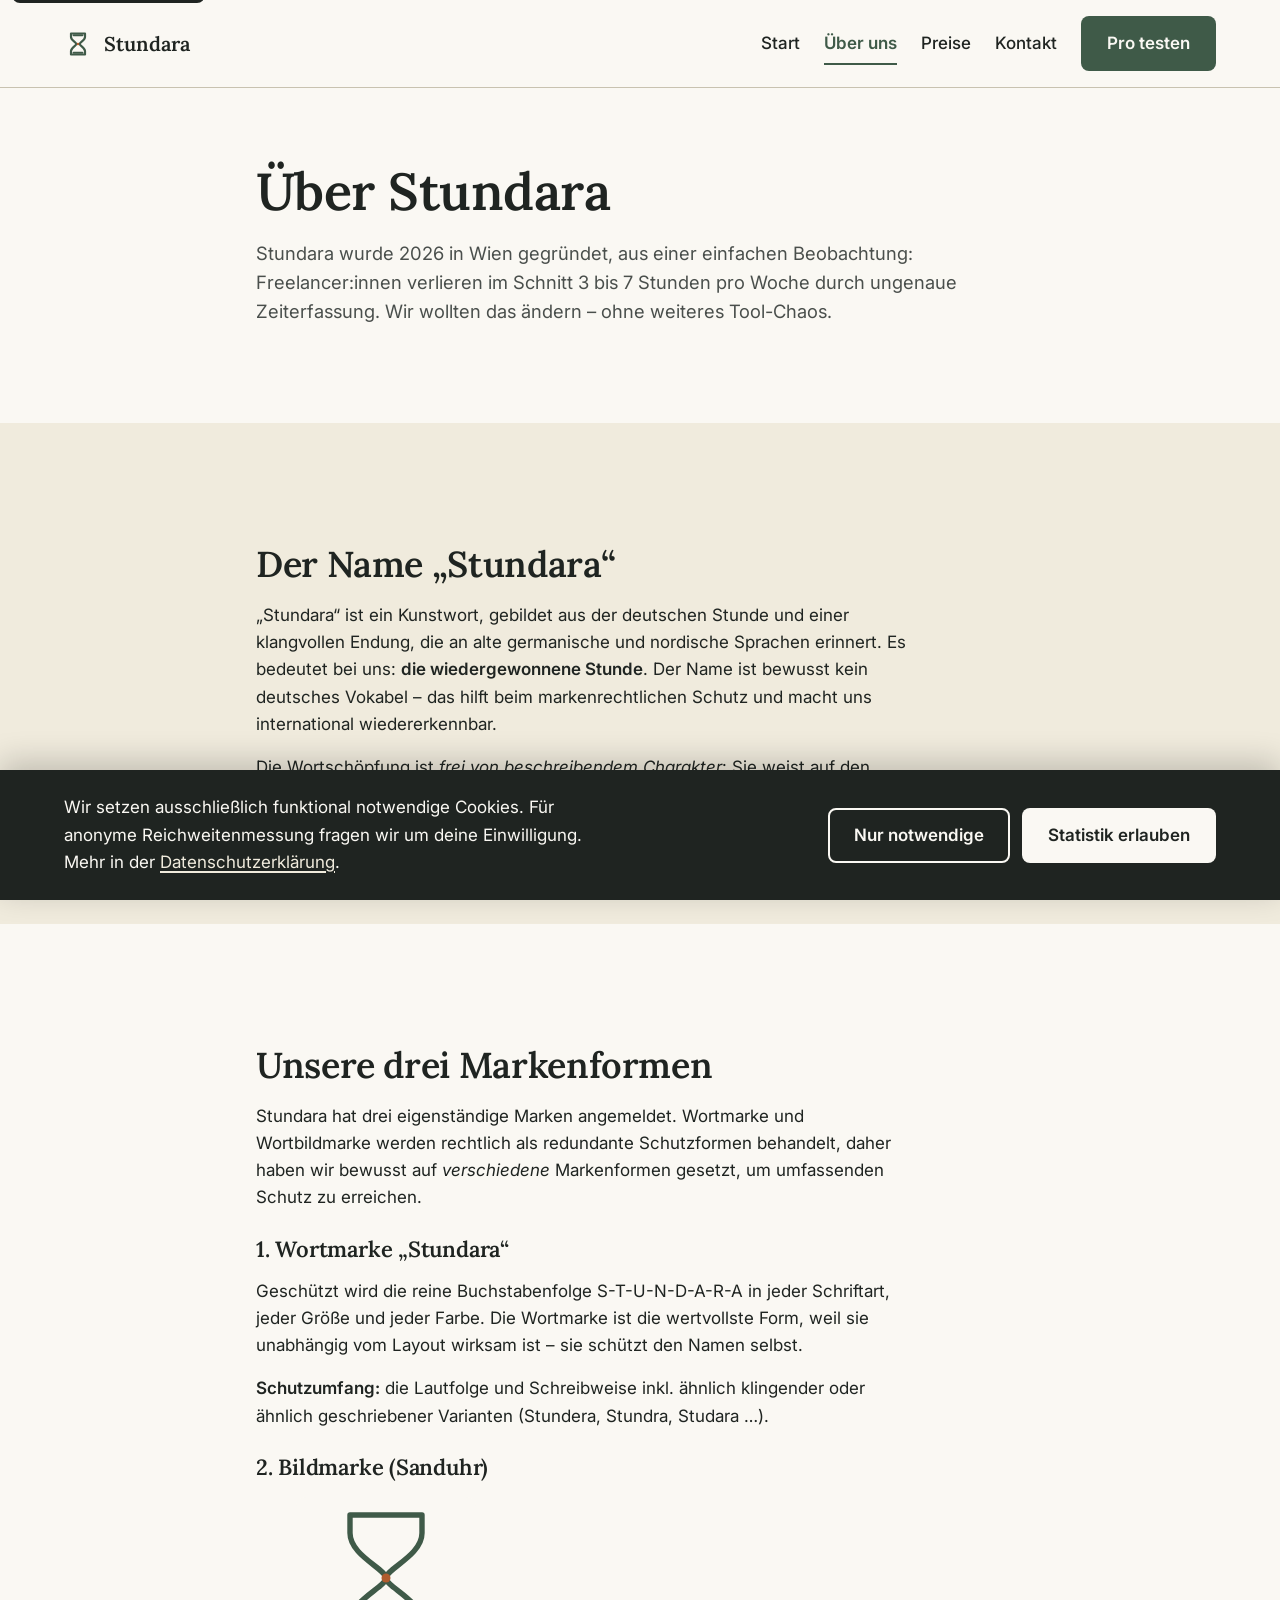
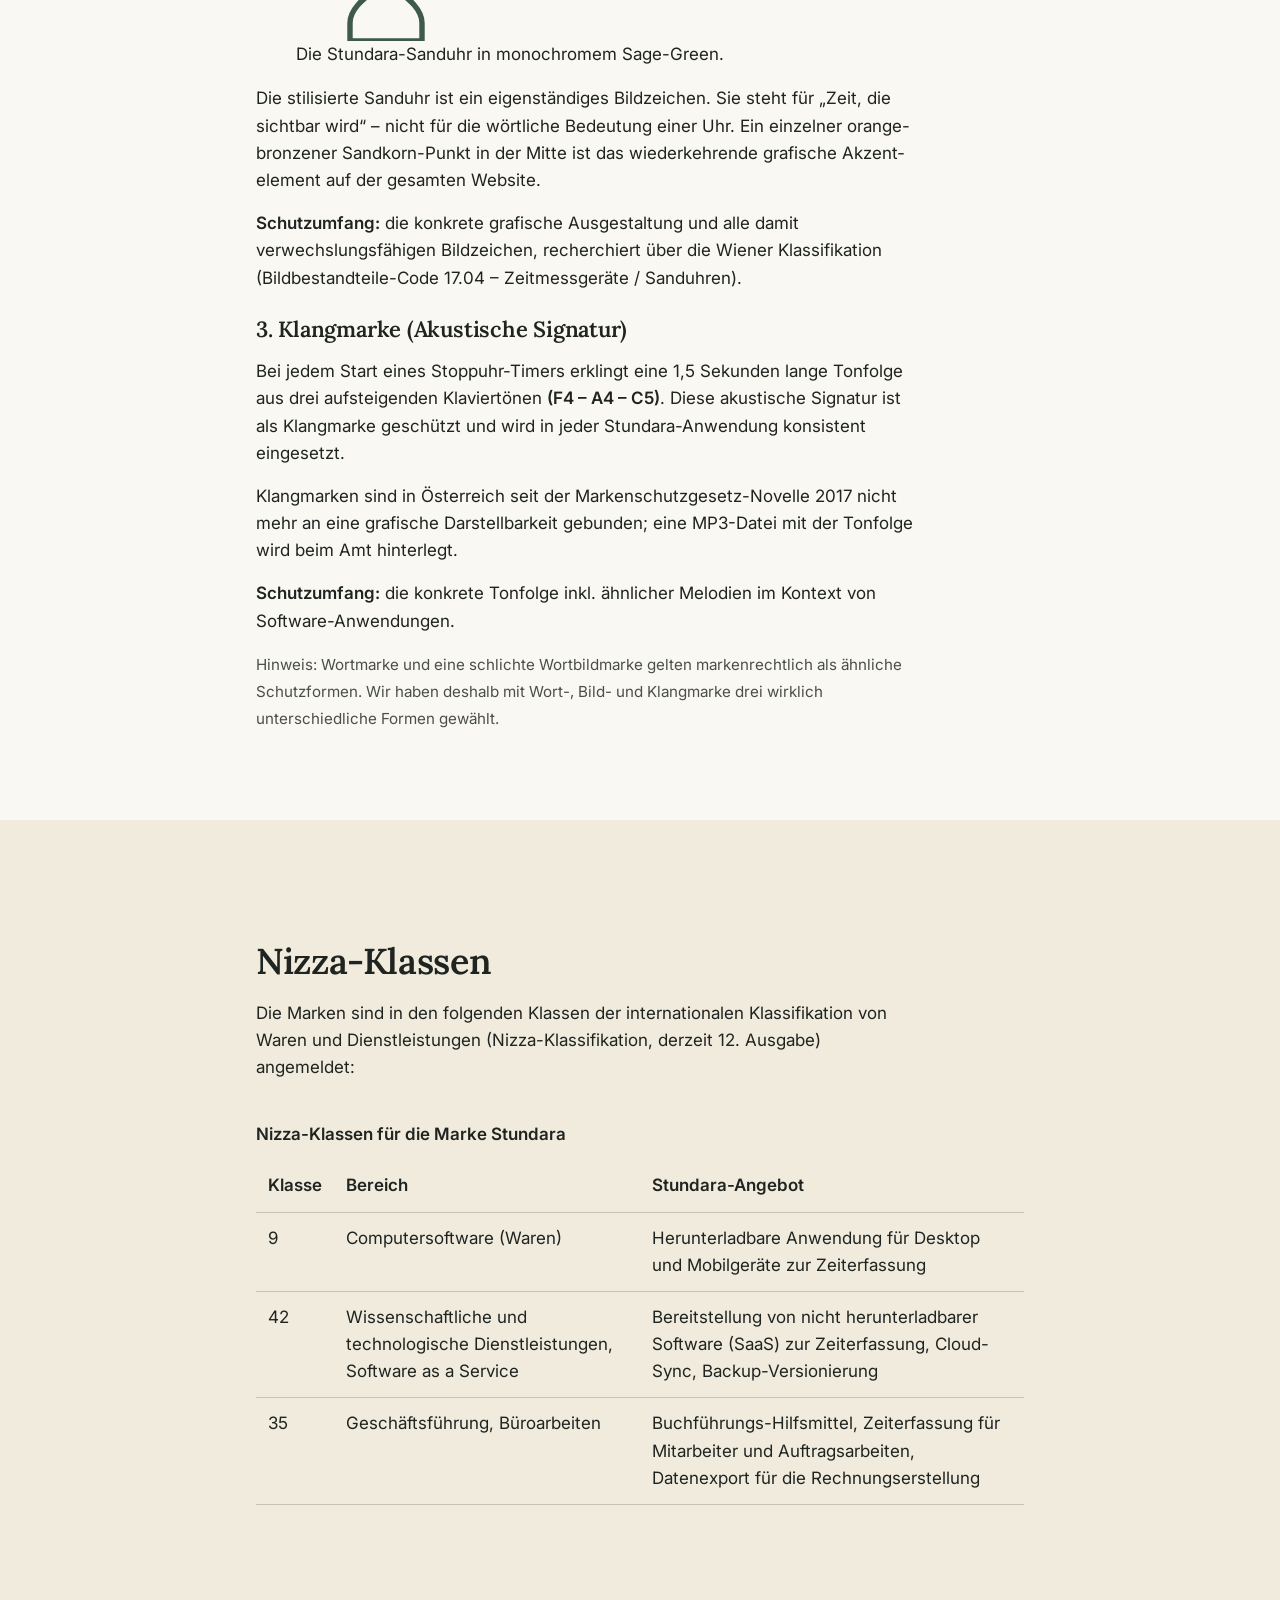
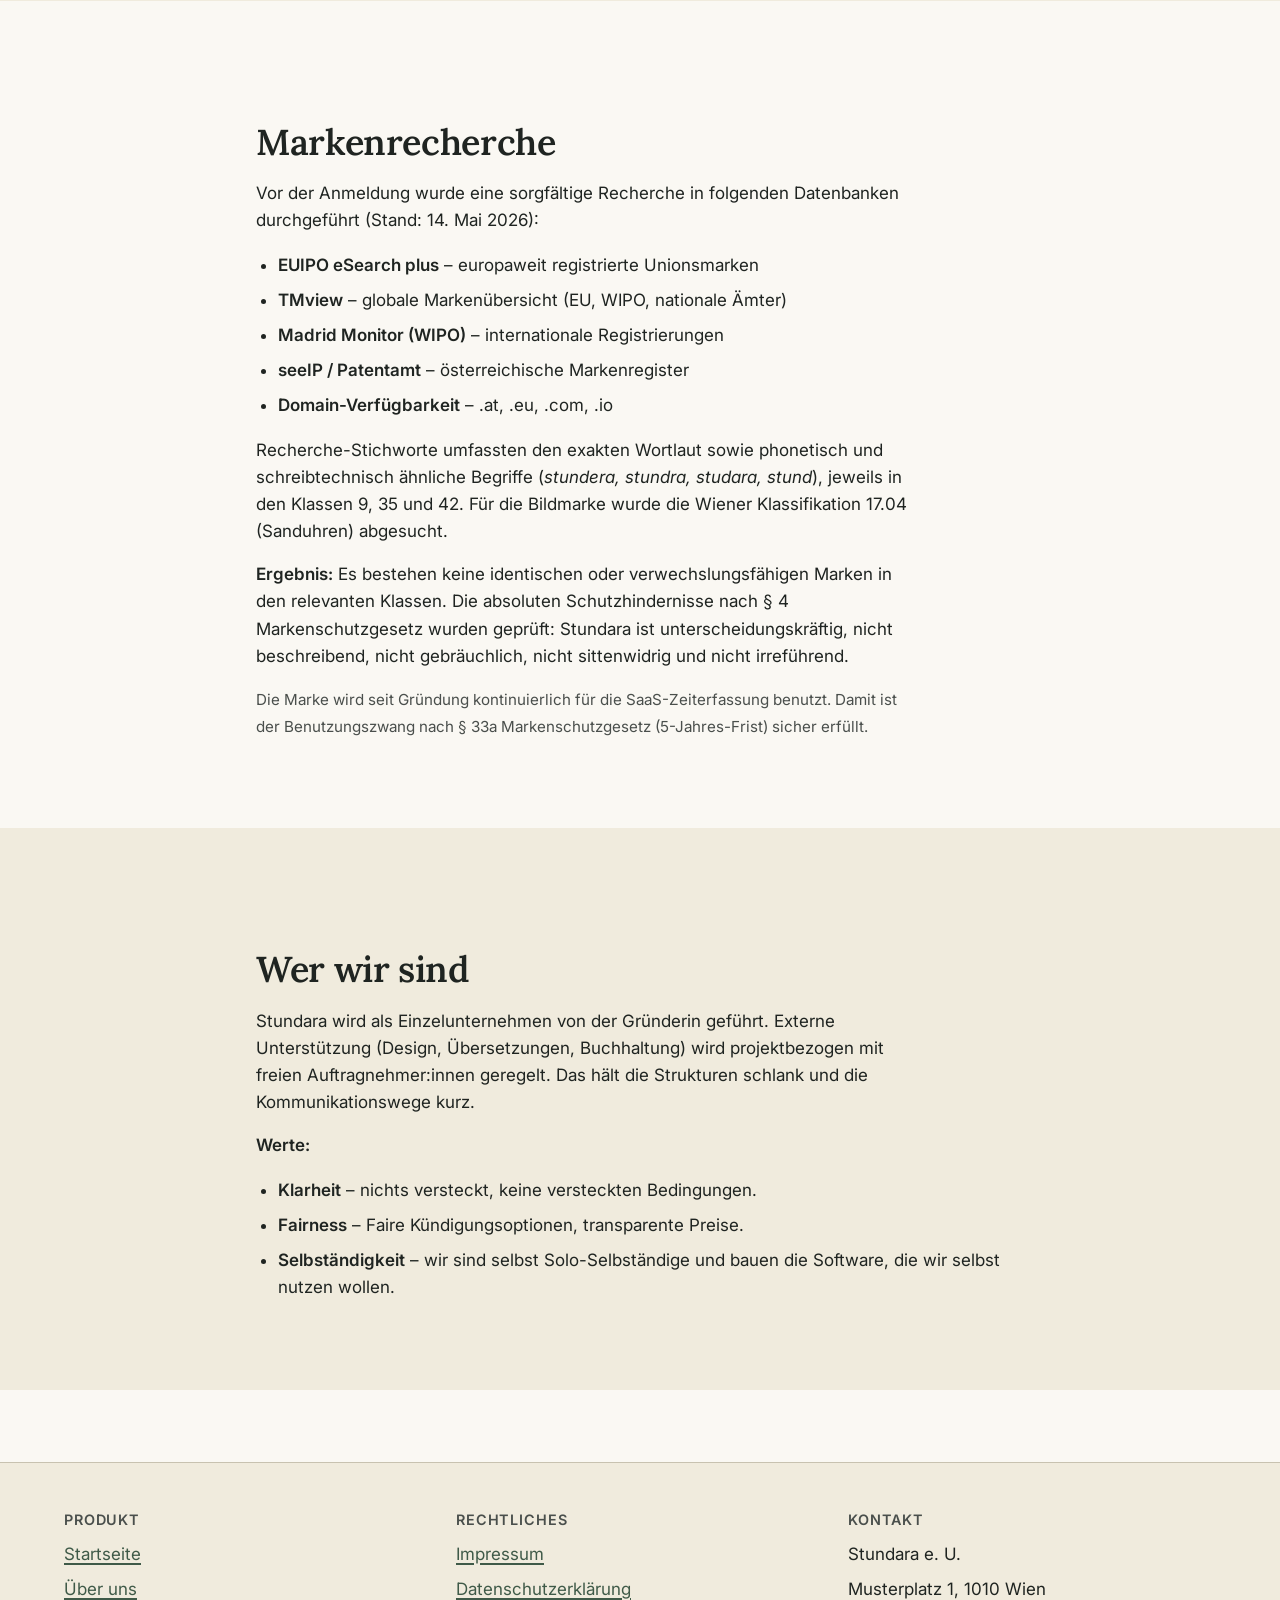
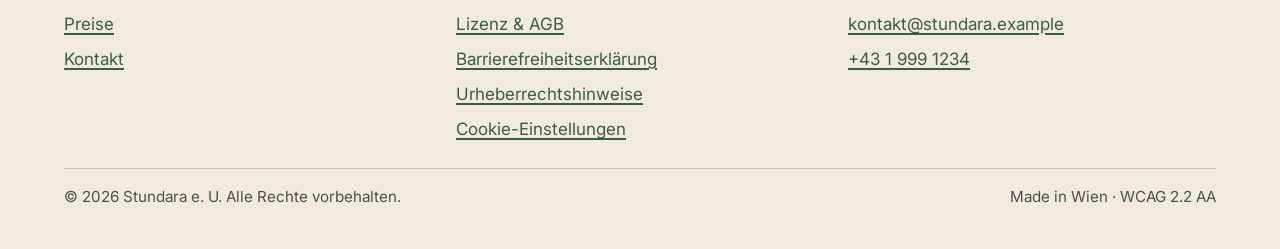
==== about.html @ 8cc2ad72 "feat: add all content pages for legal aspects (Aufgaben 1-6) Pages: - about.html: brand story, 3 tra" ====
<!DOCTYPE html>
<html lang="de-AT">
<head>
  <meta charset="UTF-8">
  <meta name="viewport" content="width=device-width, initial-scale=1.0">
  <title>Über uns – Stundara | Marke und Geschichte</title>
  <meta name="description" content="Die Marke Stundara, drei Markenformen, Nizza-Klassen und das Team hinter der Zeiterfassung.">
  <link rel="preconnect" href="https://fonts.googleapis.com">
  <link rel="preconnect" href="https://fonts.gstatic.com" crossorigin>
  <link rel="stylesheet" href="https://fonts.googleapis.com/css2?family=Inter:wght@400;500;600;700&family=Lora:ital,wght@0,500;0,600;1,400&display=swap">
  <link rel="stylesheet" href="assets/css/base.css">
</head>
<body>
  <a class="skip-link" href="#main">Zum Inhalt springen</a>

  <header class="site-header" role="banner">
    <div class="container site-header__inner">
      <a href="index.html" class="brand" aria-label="Stundara, Startseite">
        <svg class="brand__logo" viewBox="0 0 32 32" aria-hidden="true" focusable="false">
          <path d="M8 4 H24 V8 C24 12 18 14 18 16 C18 18 24 20 24 24 V28 H8 V24 C8 20 14 18 14 16 C14 14 8 12 8 8 Z" fill="none" stroke="#3F5A48" stroke-width="2.5" stroke-linejoin="round"/>
          <path d="M11 6 H21 M11 26 H21" stroke="#3F5A48" stroke-width="2.5" stroke-linecap="round"/>
          <circle cx="16" cy="16" r="1.4" fill="#B05C2E"/>
        </svg>
        <span>Stundara</span>
      </a>
      <button class="site-nav__toggle" type="button" aria-expanded="false" aria-controls="primary-nav" aria-label="Hauptmenü öffnen oder schließen">
        <span aria-hidden="true">☰</span><span>Menü</span>
      </button>
      <nav id="primary-nav" aria-label="Hauptnavigation">
        <ul class="site-nav__list">
          <li><a class="site-nav__link" href="index.html">Start</a></li>
          <li><a class="site-nav__link" href="about.html" aria-current="page">Über uns</a></li>
          <li><a class="site-nav__link" href="pricing.html">Preise</a></li>
          <li><a class="site-nav__link" href="contact.html">Kontakt</a></li>
          <li><a class="btn btn--primary" href="pricing.html">Pro testen</a></li>
        </ul>
      </nav>
    </div>
  </header>

  <main id="main">

    <section class="section">
      <div class="container article">
        <h1>Über Stundara</h1>
        <p class="hero__lede">
          Stundara wurde 2026 in Wien gegründet, aus einer einfachen Beobachtung: Freelancer:innen
          verlieren im Schnitt 3 bis 7 Stunden pro Woche durch ungenaue Zeiterfassung. Wir wollten
          das ändern – ohne weiteres Tool-Chaos.
        </p>
      </div>
    </section>

    <section class="section" style="background: var(--c-bg-alt);">
      <div class="container article">
        <h2>Der Name „Stundara“</h2>
        <p>
          „Stundara“ ist ein Kunstwort, gebildet aus der deutschen Stunde und einer klangvollen
          Endung, die an alte germanische und nordische Sprachen erinnert. Es bedeutet bei uns:
          <strong>die wieder­gewonnene Stunde</strong>. Der Name ist bewusst kein deutsches
          Vokabel – das hilft beim markenrechtlichen Schutz und macht uns international wieder­erkennbar.
        </p>
        <p>
          Die Wortschöpfung ist <em>frei von beschreibendem Charakter</em>: Sie weist auf den
          Anwendungsbereich „Zeit“ hin, beschreibt aber kein konkretes Produktmerkmal und ist damit
          unterscheidungs­kräftig im Sinne des § 4 Markenschutzgesetz.
        </p>
      </div>
    </section>

    <section class="section">
      <div class="container article">
        <h2>Unsere drei Markenformen</h2>
        <p>
          Stundara hat drei eigenständige Marken angemeldet. Wortmarke und Wortbildmarke werden
          rechtlich als redundante Schutzformen behandelt, daher haben wir bewusst auf
          <em>verschiedene</em> Markenformen gesetzt, um umfassenden Schutz zu erreichen.
        </p>

        <article aria-labelledby="m1">
          <h3 id="m1">1. Wortmarke „Stundara“</h3>
          <p>
            Geschützt wird die reine Buchstabenfolge S-T-U-N-D-A-R-A in jeder Schriftart, jeder Größe
            und jeder Farbe. Die Wortmarke ist die wertvollste Form, weil sie unabhängig vom Layout
            wirksam ist – sie schützt den Namen selbst.
          </p>
          <p><strong>Schutzumfang:</strong> die Lautfolge und Schreibweise inkl. ähnlich klingender oder
            ähnlich geschriebener Varianten (Stundera, Stundra, Studara …).</p>
        </article>

        <article aria-labelledby="m2">
          <h3 id="m2">2. Bildmarke (Sanduhr)</h3>
          <figure>
            <svg viewBox="0 0 200 160" width="180" height="144" aria-hidden="true" focusable="false">
              <rect x="0" y="0" width="200" height="160" rx="12" fill="#FAF8F3"/>
              <path d="M60 30 H140 V50 C140 75 100 90 100 100 C100 110 140 125 140 150 V170 H60 V150 C60 125 100 110 100 100 C100 90 60 75 60 50 Z"
                    fill="none" stroke="#3F5A48" stroke-width="6" stroke-linejoin="round" transform="translate(0,-10)"/>
              <circle cx="100" cy="90" r="5" fill="#B05C2E"/>
            </svg>
            <figcaption>Die Stundara-Sanduhr in monochromem Sage-Green.</figcaption>
          </figure>
          <p>
            Die stilisierte Sanduhr ist ein eigenständiges Bildzeichen. Sie steht für „Zeit, die
            sichtbar wird“ – nicht für die wörtliche Bedeutung einer Uhr. Ein einzelner orange-bronzener
            Sandkorn-Punkt in der Mitte ist das wieder­kehrende grafische Akzent­element auf
            der gesamten Website.
          </p>
          <p><strong>Schutzumfang:</strong> die konkrete grafische Ausgestaltung und alle damit
            verwechslungs­fähigen Bildzeichen, recherchiert über die Wiener Klassifikation
            (Bildbestandteile-Code 17.04 – Zeitmess­geräte / Sanduhren).</p>
        </article>

        <article aria-labelledby="m3">
          <h3 id="m3">3. Klangmarke (Akustische Signatur)</h3>
          <p>
            Bei jedem Start eines Stoppuhr-Timers erklingt eine 1,5 Sekunden lange Tonfolge aus
            drei aufsteigenden Klaviertönen <strong>(F4 – A4 – C5)</strong>. Diese akustische
            Signatur ist als Klangmarke geschützt und wird in jeder Stundara-Anwendung
            konsistent eingesetzt.
          </p>
          <p>
            Klangmarken sind in Österreich seit der Markenschutzgesetz-Novelle 2017 nicht mehr
            an eine grafische Darstellbarkeit gebunden; eine MP3-Datei mit der Tonfolge wird
            beim Amt hinterlegt.
          </p>
          <p><strong>Schutzumfang:</strong> die konkrete Tonfolge inkl. ähnlicher Melodien im
            Kontext von Software-Anwendungen.</p>
        </article>

        <p>
          <small>
            Hinweis: Wortmarke und eine schlichte Wortbildmarke gelten markenrechtlich als
            ähnliche Schutzformen. Wir haben deshalb mit Wort-, Bild- und Klangmarke drei
            wirklich unterschiedliche Formen gewählt.
          </small>
        </p>
      </div>
    </section>

    <section class="section" style="background: var(--c-bg-alt);">
      <div class="container article">
        <h2>Nizza-Klassen</h2>
        <p>
          Die Marken sind in den folgenden Klassen der internationalen Klassifikation
          von Waren und Dienstleistungen (Nizza-Klassifikation, derzeit 12. Ausgabe) angemeldet:
        </p>
        <div class="table-wrap">
          <table class="data">
            <caption>Nizza-Klassen für die Marke Stundara</caption>
            <thead>
              <tr><th scope="col">Klasse</th><th scope="col">Bereich</th><th scope="col">Stundara-Angebot</th></tr>
            </thead>
            <tbody>
              <tr>
                <td>9</td>
                <td>Computersoftware (Waren)</td>
                <td>Herunterladbare Anwendung für Desktop und Mobilgeräte zur Zeiterfassung</td>
              </tr>
              <tr>
                <td>42</td>
                <td>Wissenschaftliche und technologische Dienstleistungen, Software as a Service</td>
                <td>Bereitstellung von nicht herunterladbarer Software (SaaS) zur Zeiterfassung,
                  Cloud-Sync, Backup-Versionierung</td>
              </tr>
              <tr>
                <td>35</td>
                <td>Geschäftsführung, Büroarbeiten</td>
                <td>Buchführungs-Hilfsmittel, Zeiterfassung für Mitarbeiter und Auftrags­arbeiten,
                  Datenexport für die Rechnungs­erstellung</td>
              </tr>
            </tbody>
          </table>
        </div>
      </div>
    </section>

    <section class="section">
      <div class="container article">
        <h2>Markenrecherche</h2>
        <p>
          Vor der Anmeldung wurde eine sorgfältige Recherche in folgenden Datenbanken durchgeführt
          (Stand: 14.&nbsp;Mai 2026):
        </p>
        <ul>
          <li><strong>EUIPO eSearch plus</strong> – europaweit registrierte Unionsmarken</li>
          <li><strong>TMview</strong> – globale Markenübersicht (EU, WIPO, nationale Ämter)</li>
          <li><strong>Madrid Monitor (WIPO)</strong> – internationale Registrierungen</li>
          <li><strong>seeIP / Patentamt</strong> – österreichische Markenregister</li>
          <li><strong>Domain-Verfügbarkeit</strong> – .at, .eu, .com, .io</li>
        </ul>
        <p>
          Recherche-Stichworte umfassten den exakten Wortlaut sowie phonetisch und
          schreibtechnisch ähnliche Begriffe (<em>stundera, stundra, studara, stund</em>),
          jeweils in den Klassen 9, 35 und 42. Für die Bildmarke wurde die Wiener Klassifikation
          17.04 (Sanduhren) abgesucht.
        </p>
        <p>
          <strong>Ergebnis:</strong> Es bestehen keine identischen oder
          verwechslungsfähigen Marken in den relevanten Klassen. Die absoluten Schutzhindernisse
          nach § 4 Markenschutzgesetz wurden geprüft: Stundara ist unterscheidungs­kräftig,
          nicht beschreibend, nicht gebräuchlich, nicht sittenwidrig und nicht irreführend.
        </p>
        <p>
          <small>
            Die Marke wird seit Gründung kontinuierlich für die SaaS-Zeit­erfassung benutzt.
            Damit ist der Benutzungs­zwang nach § 33a Markenschutzgesetz (5-Jahres-Frist)
            sicher erfüllt.
          </small>
        </p>
      </div>
    </section>

    <section class="section" style="background: var(--c-bg-alt);">
      <div class="container article">
        <h2>Wer wir sind</h2>
        <p>
          Stundara wird als Einzelunternehmen von der Gründerin geführt. Externe Unterstützung
          (Design, Übersetzungen, Buchhaltung) wird projektbezogen mit freien Auftragnehmer:innen
          geregelt. Das hält die Strukturen schlank und die Kommunikations­wege kurz.
        </p>
        <p>
          <strong>Werte:</strong>
        </p>
        <ul>
          <li><strong>Klarheit</strong> – nichts versteckt, keine versteckten Bedingungen.</li>
          <li><strong>Fairness</strong> – Faire Kündigungs­optionen, transparente Preise.</li>
          <li><strong>Selbständigkeit</strong> – wir sind selbst Solo-Selbständige und bauen die
            Software, die wir selbst nutzen wollen.</li>
        </ul>
      </div>
    </section>

  </main>

  <footer class="site-footer" role="contentinfo">
    <div class="container site-footer__grid">
      <div class="site-footer__col">
        <h2>Produkt</h2>
        <ul>
          <li><a href="index.html">Startseite</a></li>
          <li><a href="about.html">Über uns</a></li>
          <li><a href="pricing.html">Preise</a></li>
          <li><a href="contact.html">Kontakt</a></li>
        </ul>
      </div>
      <div class="site-footer__col">
        <h2>Rechtliches</h2>
        <ul>
          <li><a href="imprint.html">Impressum</a></li>
          <li><a href="privacy.html">Datenschutzerklärung</a></li>
          <li><a href="license.html">Lizenz &amp; AGB</a></li>
          <li><a href="accessibility.html">Barrierefreiheitserklärung</a></li>
          <li><a href="credits.html">Urheberrechtshinweise</a></li>
          <li><a href="#" data-cookie-reopen>Cookie-Einstellungen</a></li>
        </ul>
      </div>
      <div class="site-footer__col">
        <h2>Kontakt</h2>
        <ul>
          <li>Stundara e. U.</li>
          <li>Musterplatz 1, 1010 Wien</li>
          <li><a href="mailto:kontakt@stundara.example">kontakt@stundara.example</a></li>
          <li><a href="tel:+4319991234">+43 1 999 1234</a></li>
        </ul>
      </div>
    </div>
    <div class="container site-footer__bottom">
      <p>&copy; 2026 Stundara e. U. Alle Rechte vorbehalten.</p>
      <p>Made in Wien · WCAG 2.2 AA</p>
    </div>
  </footer>

  <aside class="cookie-banner" id="cookie-banner" role="dialog" aria-labelledby="cookie-banner-title" aria-describedby="cookie-banner-desc" tabindex="-1" hidden>
    <div class="container cookie-banner__grid">
      <div>
        <h2 id="cookie-banner-title" class="visually-hidden">Cookie-Einstellungen</h2>
        <p id="cookie-banner-desc">Wir setzen ausschließlich funktional notwendige Cookies. Für anonyme Reichweitenmessung fragen wir um deine Einwilligung. Mehr in der <a href="privacy.html">Datenschutzerklärung</a>.</p>
      </div>
      <div class="cookie-banner__actions">
        <button type="button" class="btn btn--ghost" data-consent="necessary">Nur notwendige</button>
        <button type="button" class="btn btn--primary" data-consent="all">Statistik erlauben</button>
      </div>
    </div>
  </aside>

  <script src="assets/js/main.js" defer></script>
</body>
</html>
---- assets/css/base.css ----
/* ============================================================
   Stundara — Design-System (WCAG 2.2 AA konform)
   ------------------------------------------------------------
   Alle Farbpaare wurden gegen WCAG 2.2 AA verifiziert:
     Text (4.5:1) und große Schrift (3.0:1)
   ============================================================ */

/* ----- 1. CSS-Variablen ----- */
:root {
  /* Brand-Farben — alle Paare AA-verifiziert */
  --c-bg:           #FAF8F3; /* Off-White */
  --c-bg-alt:       #F0EBDD; /* leicht warmer Akzent */
  --c-surface:      #FFFFFF;
  --c-text:         #1F2421; /* Anthrazit (Kontrast zu --c-bg: ~14.4:1) */
  --c-text-muted:   #4A4F4C; /* gedämpft, aber AA-konform (~8.4:1) */
  --c-primary:      #3F5A48; /* dunkles Sage Green (Kontrast zu --c-bg: ~7.6:1) */
  --c-primary-h:    #2F4536; /* Hover */
  --c-accent:       #B05C2E; /* warmes Bronze (Kontrast zu --c-bg: ~5.0:1) */
  --c-accent-h:     #8E481F;
  --c-focus:        #2F4536; /* deutlicher Fokus-Ring */
  --c-border:       #C8C2B0;
  --c-error:        #8C2020; /* AA-konform auf hellem BG */
  --c-success:      #2F5A2F;

  /* Typografie */
  --font-sans: "Inter", "Helvetica Neue", Arial, system-ui, sans-serif;
  --font-serif: "Lora", Georgia, "Times New Roman", serif;
  --fs-1: clamp(2rem, 4vw + 1rem, 3.25rem);
  --fs-2: clamp(1.5rem, 2vw + 1rem, 2.25rem);
  --fs-3: 1.375rem;
  --fs-body: 1.0625rem;
  --fs-sm: 0.95rem;
  --lh-tight: 1.2;
  --lh-body: 1.6;

  /* Abstände & Layout */
  --sp-1: 0.25rem;
  --sp-2: 0.5rem;
  --sp-3: 0.75rem;
  --sp-4: 1rem;
  --sp-5: 1.5rem;
  --sp-6: 2rem;
  --sp-7: 3rem;
  --sp-8: 4.5rem;
  --radius-sm: 4px;
  --radius-md: 8px;
  --radius-lg: 14px;
  --container: 72rem;

  /* Schatten — sparsam */
  --shadow-sm: 0 1px 2px rgba(31, 36, 33, 0.08);
  --shadow-md: 0 4px 14px rgba(31, 36, 33, 0.10);
}

/* ----- 2. Reset / Base ----- */
*, *::before, *::after { box-sizing: border-box; }
html { -webkit-text-size-adjust: 100%; scroll-behavior: smooth; }
body {
  margin: 0;
  font-family: var(--font-sans);
  font-size: var(--fs-body);
  line-height: var(--lh-body);
  color: var(--c-text);
  background-color: var(--c-bg);
  text-rendering: optimizeLegibility;
}
img, svg, video { max-width: 100%; height: auto; display: block; }
button { font: inherit; cursor: pointer; }

/* ----- 3. Typografie ----- */
h1, h2, h3, h4 {
  font-family: var(--font-serif);
  font-weight: 600;
  line-height: var(--lh-tight);
  color: var(--c-text);
  margin: 0 0 var(--sp-4);
  letter-spacing: -0.01em;
}
h1 { font-size: var(--fs-1); }
h2 { font-size: var(--fs-2); margin-top: var(--sp-7); }
h3 { font-size: var(--fs-3); margin-top: var(--sp-5); }
p { margin: 0 0 var(--sp-4); max-width: 60ch; }
a {
  color: var(--c-primary);
  text-decoration: underline;
  text-underline-offset: 0.2em;
  text-decoration-thickness: 1.5px;
}
a:hover { color: var(--c-primary-h); }
strong { font-weight: 600; }
small { font-size: var(--fs-sm); color: var(--c-text-muted); }

/* ----- 4. Fokus-Indikator (WCAG 2.2 Focus Appearance) ----- */
:focus { outline: none; }
:focus-visible {
  outline: 3px solid var(--c-focus);
  outline-offset: 3px;
  border-radius: var(--radius-sm);
}

/* ----- 5. Skip-Link ----- */
.skip-link {
  position: absolute;
  left: var(--sp-3);
  top: -3rem;
  z-index: 1000;
  background: var(--c-text);
  color: var(--c-bg);
  padding: var(--sp-3) var(--sp-4);
  border-radius: var(--radius-md);
  text-decoration: none;
  font-weight: 600;
}
.skip-link:focus-visible { top: var(--sp-3); }

/* ----- 6. Layout ----- */
.container {
  width: min(100% - 2rem, var(--container));
  margin-inline: auto;
}
.section { padding-block: var(--sp-8); }
.grid { display: grid; gap: var(--sp-5); }
.grid--features { grid-template-columns: repeat(auto-fit, minmax(16rem, 1fr)); }
.grid--pricing { grid-template-columns: repeat(auto-fit, minmax(18rem, 1fr)); }

/* ----- 7. Header / Nav ----- */
.site-header {
  background: var(--c-bg);
  border-bottom: 1px solid var(--c-border);
  position: sticky;
  top: 0;
  z-index: 100;
}
.site-header__inner {
  display: flex;
  align-items: center;
  justify-content: space-between;
  padding-block: var(--sp-4);
  gap: var(--sp-4);
}
.brand {
  display: inline-flex;
  align-items: center;
  gap: var(--sp-3);
  text-decoration: none;
  color: var(--c-text);
  font-family: var(--font-serif);
  font-size: 1.25rem;
  font-weight: 600;
}
.brand:hover { color: var(--c-primary); }
.brand__logo { width: 1.75rem; height: 1.75rem; }

.site-nav__toggle {
  display: none;
  background: transparent;
  border: 2px solid var(--c-border);
  border-radius: var(--radius-sm);
  padding: var(--sp-2) var(--sp-3);
  min-height: 44px;
  min-width: 44px;
}
.site-nav__list {
  list-style: none;
  margin: 0;
  padding: 0;
  display: flex;
  gap: var(--sp-5);
  align-items: center;
}
.site-nav__link {
  text-decoration: none;
  color: var(--c-text);
  padding: var(--sp-2) 0;
  position: relative;
  font-weight: 500;
}
.site-nav__link:hover { color: var(--c-primary); }
.site-nav__link[aria-current="page"] {
  color: var(--c-primary);
  font-weight: 600;
}
.site-nav__link[aria-current="page"]::after {
  content: "";
  position: absolute;
  left: 0; right: 0; bottom: -4px;
  border-bottom: 2px solid var(--c-primary);
}

/* ----- 8. Buttons (alle min. 44x44px Touch / WCAG 2.2 Target Size 24x24 erfüllt) ----- */
.btn {
  display: inline-flex;
  align-items: center;
  justify-content: center;
  gap: var(--sp-2);
  min-height: 44px;
  min-width: 44px;
  padding: var(--sp-3) var(--sp-5);
  border-radius: var(--radius-md);
  border: 2px solid transparent;
  font-weight: 600;
  text-decoration: none;
  cursor: pointer;
  transition: background-color 0.15s ease, border-color 0.15s ease;
}
.btn--primary {
  background: var(--c-primary);
  color: var(--c-bg);
}
.btn--primary:hover, .btn--primary:focus-visible {
  background: var(--c-primary-h);
  color: var(--c-bg);
}
.btn--secondary {
  background: transparent;
  color: var(--c-primary);
  border-color: var(--c-primary);
}
.btn--secondary:hover, .btn--secondary:focus-visible {
  background: var(--c-bg-alt);
  color: var(--c-primary-h);
  border-color: var(--c-primary-h);
}
.btn--ghost {
  background: transparent;
  color: var(--c-text);
  border-color: var(--c-border);
}

/* ----- 9. Hero ----- */
.hero {
  padding-block: var(--sp-8);
  background:
    radial-gradient(800px 400px at 80% 0%, rgba(176, 92, 46, 0.08), transparent 60%),
    var(--c-bg);
}
.hero__grid {
  display: grid;
  gap: var(--sp-7);
  grid-template-columns: 1fr;
  align-items: center;
}
@media (min-width: 60rem) {
  .hero__grid { grid-template-columns: 1.1fr 1fr; }
}
.hero__lede {
  font-size: 1.15rem;
  color: var(--c-text-muted);
  margin-bottom: var(--sp-5);
}
.hero__actions { display: flex; flex-wrap: wrap; gap: var(--sp-3); }

/* ----- 10. Karten ----- */
.card {
  background: var(--c-surface);
  border: 1px solid var(--c-border);
  border-radius: var(--radius-lg);
  padding: var(--sp-5);
  box-shadow: var(--shadow-sm);
}
.card__title { margin-top: 0; font-size: 1.125rem; }
.card__icon {
  width: 2rem;
  height: 2rem;
  color: var(--c-primary);
  margin-bottom: var(--sp-3);
}

/* ----- 11. Pricing ----- */
.price-card {
  background: var(--c-surface);
  border: 2px solid var(--c-border);
  border-radius: var(--radius-lg);
  padding: var(--sp-6);
  display: flex;
  flex-direction: column;
  gap: var(--sp-4);
}
.price-card--featured {
  border-color: var(--c-primary);
  background: var(--c-bg-alt);
}
.price-card__price {
  font-family: var(--font-serif);
  font-size: 2.25rem;
  font-weight: 600;
}
.price-card__price span { font-size: 1rem; color: var(--c-text-muted); }
.price-card__list {
  list-style: none;
  padding: 0;
  margin: 0;
  display: grid;
  gap: var(--sp-3);
}
.price-card__list li::before {
  content: "✓ ";
  color: var(--c-primary);
  font-weight: 700;
}

/* ----- 12. Forms ----- */
.form-field {
  display: flex;
  flex-direction: column;
  gap: var(--sp-2);
  margin-bottom: var(--sp-4);
}
.form-field label {
  font-weight: 600;
}
.form-field input,
.form-field textarea,
.form-field select {
  padding: var(--sp-3);
  font: inherit;
  border: 2px solid var(--c-border);
  border-radius: var(--radius-md);
  background: var(--c-surface);
  color: var(--c-text);
  min-height: 44px;
}
.form-field input:focus-visible,
.form-field textarea:focus-visible,
.form-field select:focus-visible {
  border-color: var(--c-focus);
  outline: 3px solid var(--c-focus);
  outline-offset: 1px;
}
.form-field [aria-invalid="true"] {
  border-color: var(--c-error);
}
.form-field__hint {
  color: var(--c-text-muted);
  font-size: var(--fs-sm);
}
.form-field__error {
  color: var(--c-error);
  font-weight: 600;
}

/* ----- 13. Footer ----- */
.site-footer {
  margin-top: var(--sp-8);
  background: var(--c-bg-alt);
  border-top: 1px solid var(--c-border);
  padding-block: var(--sp-7) var(--sp-5);
}
.site-footer__grid {
  display: grid;
  gap: var(--sp-5);
  grid-template-columns: 1fr;
}
@media (min-width: 40rem) {
  .site-footer__grid { grid-template-columns: repeat(3, 1fr); }
}
.site-footer__col h2 {
  font-family: var(--font-sans);
  font-size: 0.9rem;
  text-transform: uppercase;
  letter-spacing: 0.06em;
  color: var(--c-text-muted);
  margin: 0 0 var(--sp-3);
}
.site-footer__col ul {
  list-style: none;
  padding: 0;
  margin: 0;
  display: grid;
  gap: var(--sp-2);
}
.site-footer__bottom {
  margin-top: var(--sp-5);
  padding-top: var(--sp-4);
  border-top: 1px solid var(--c-border);
  display: flex;
  flex-wrap: wrap;
  gap: var(--sp-4);
  justify-content: space-between;
  color: var(--c-text-muted);
  font-size: var(--fs-sm);
}

/* ----- 14. Cookie-Banner ----- */
.cookie-banner {
  position: fixed;
  inset: auto 0 0 0;
  background: var(--c-text);
  color: var(--c-bg);
  padding: var(--sp-5);
  z-index: 200;
  box-shadow: 0 -8px 30px rgba(0, 0, 0, 0.2);
}
.cookie-banner[hidden] { display: none; }
.cookie-banner__grid {
  display: flex;
  flex-wrap: wrap;
  gap: var(--sp-4);
  align-items: center;
  justify-content: space-between;
}
.cookie-banner p { margin: 0; max-width: 50ch; }
.cookie-banner a { color: var(--c-bg-alt); }
.cookie-banner__actions { display: flex; gap: var(--sp-3); flex-wrap: wrap; }
.cookie-banner__actions .btn--primary {
  background: var(--c-bg);
  color: var(--c-text);
}
.cookie-banner__actions .btn--ghost {
  color: var(--c-bg);
  border-color: var(--c-bg);
}

/* ----- 15. Tables (für Lizenz / Credits) ----- */
.table-wrap { overflow-x: auto; }
table.data {
  width: 100%;
  border-collapse: collapse;
  margin-block: var(--sp-5);
}
table.data caption {
  text-align: left;
  font-weight: 600;
  margin-bottom: var(--sp-3);
}
table.data th, table.data td {
  text-align: left;
  padding: var(--sp-3);
  border-bottom: 1px solid var(--c-border);
  vertical-align: top;
}
table.data thead th {
  background: var(--c-bg-alt);
  font-weight: 600;
}

/* ----- 16. Mobile Nav ----- */
@media (max-width: 47rem) {
  .site-nav__toggle { display: inline-flex; align-items: center; gap: var(--sp-2); }
  .site-nav__list {
    display: none;
    position: absolute;
    top: 100%;
    inset-inline: 0;
    background: var(--c-bg);
    border-top: 1px solid var(--c-border);
    flex-direction: column;
    padding: var(--sp-4);
    gap: var(--sp-3);
  }
  .site-nav__list--open { display: flex; }
  .site-nav__link { padding-block: var(--sp-3); min-height: 44px; display: flex; align-items: center; }
}

/* ----- 17. Reduced Motion ----- */
@media (prefers-reduced-motion: reduce) {
  *, *::before, *::after {
    animation-duration: 0.01ms !important;
    transition-duration: 0.01ms !important;
    scroll-behavior: auto !important;
  }
}

/* ----- 18. Print ----- */
@media print {
  .site-header, .site-footer, .cookie-banner, .hero__actions { display: none; }
  body { background: white; color: black; }
  a { color: black; text-decoration: underline; }
}

/* ----- 19. Visually-hidden (für a11y) ----- */
.visually-hidden:not(:focus):not(:active) {
  position: absolute;
  width: 1px;
  height: 1px;
  margin: -1px;
  padding: 0;
  overflow: hidden;
  clip: rect(0 0 0 0);
  white-space: nowrap;
  border: 0;
}

/* ----- 20. Article / Long-form (für Legal-Seiten) ----- */
.article {
  max-width: 48rem;
  margin-inline: auto;
}
.article h2 { margin-top: var(--sp-7); }
.article h3 { margin-top: var(--sp-5); }
.article ul, .article ol { padding-left: 1.4rem; }
.article li { margin-bottom: var(--sp-2); }
.toc {
  background: var(--c-bg-alt);
  padding: var(--sp-4);
  border-radius: var(--radius-md);
  margin-bottom: var(--sp-6);
}
.toc h2 { margin-top: 0; font-size: 1rem; font-family: var(--font-sans); text-transform: uppercase; letter-spacing: 0.06em; }
.toc ul { padding-left: 1.2rem; margin: 0; }
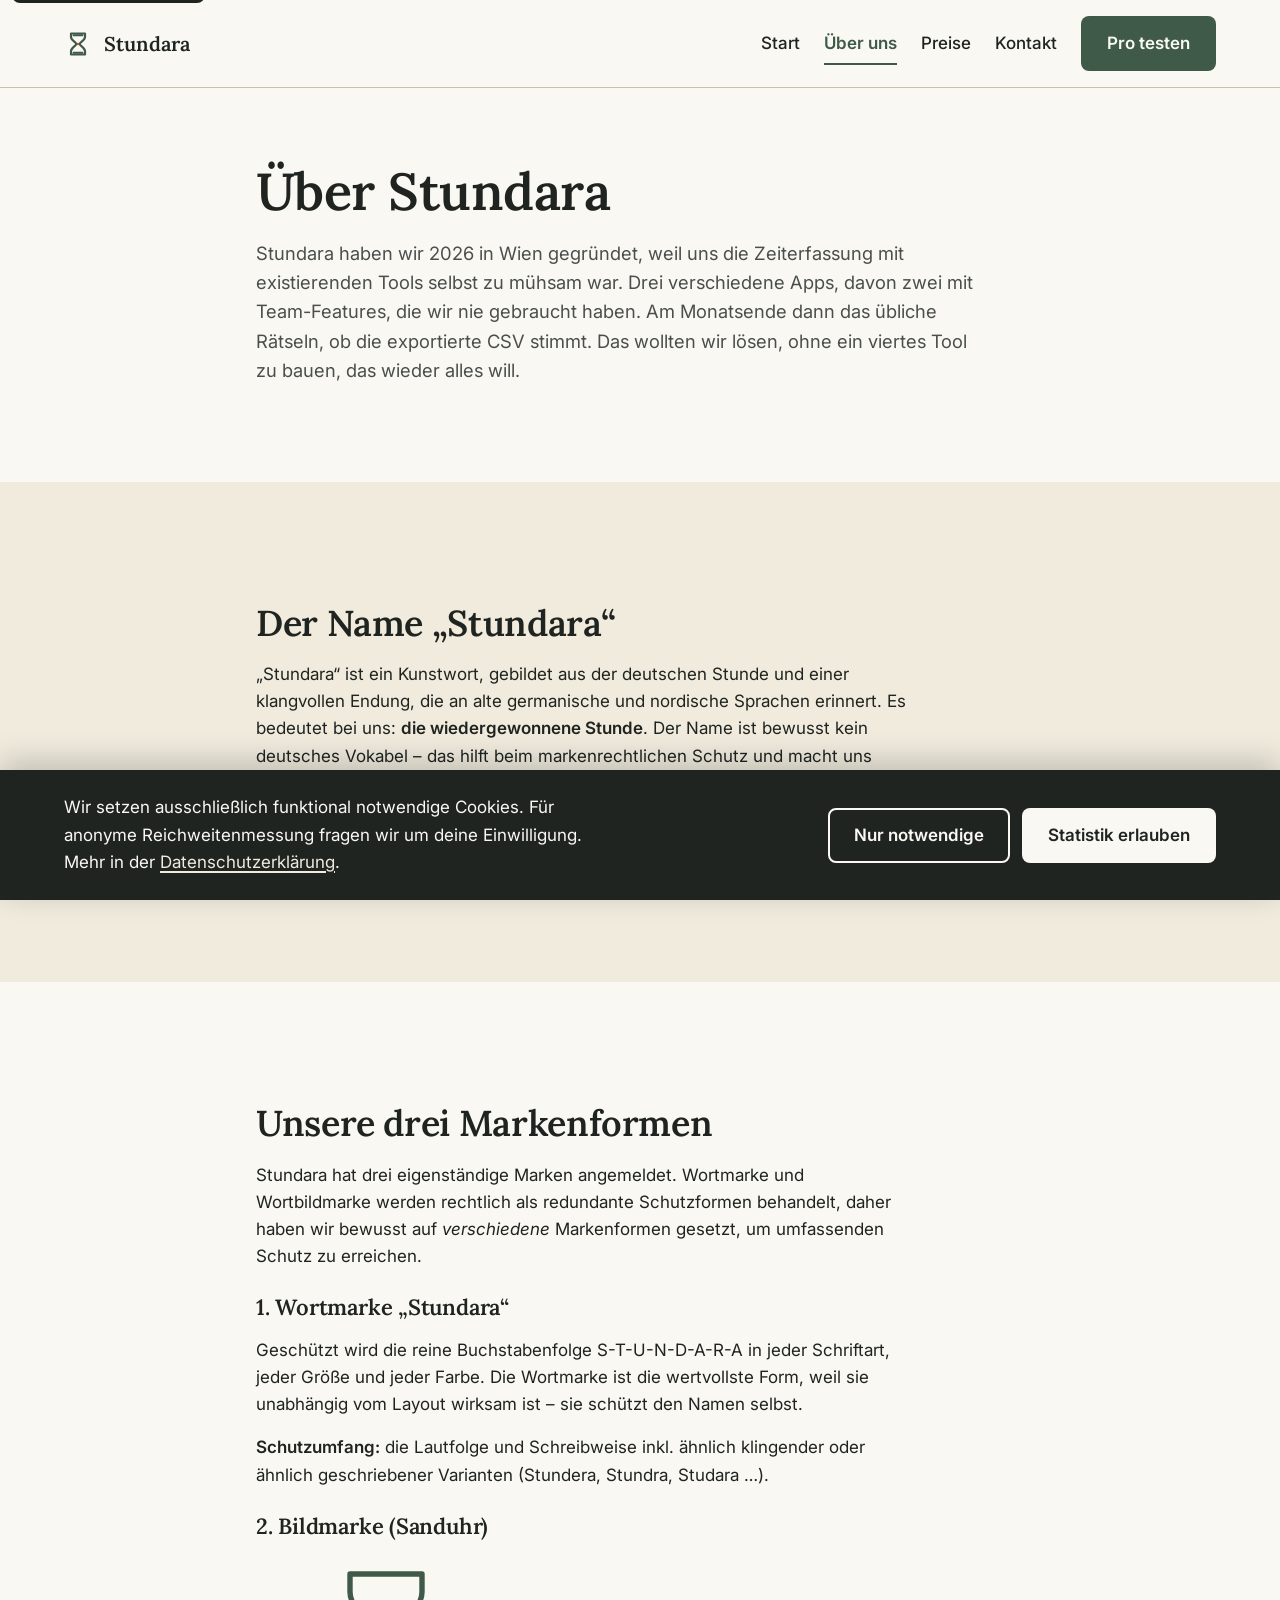
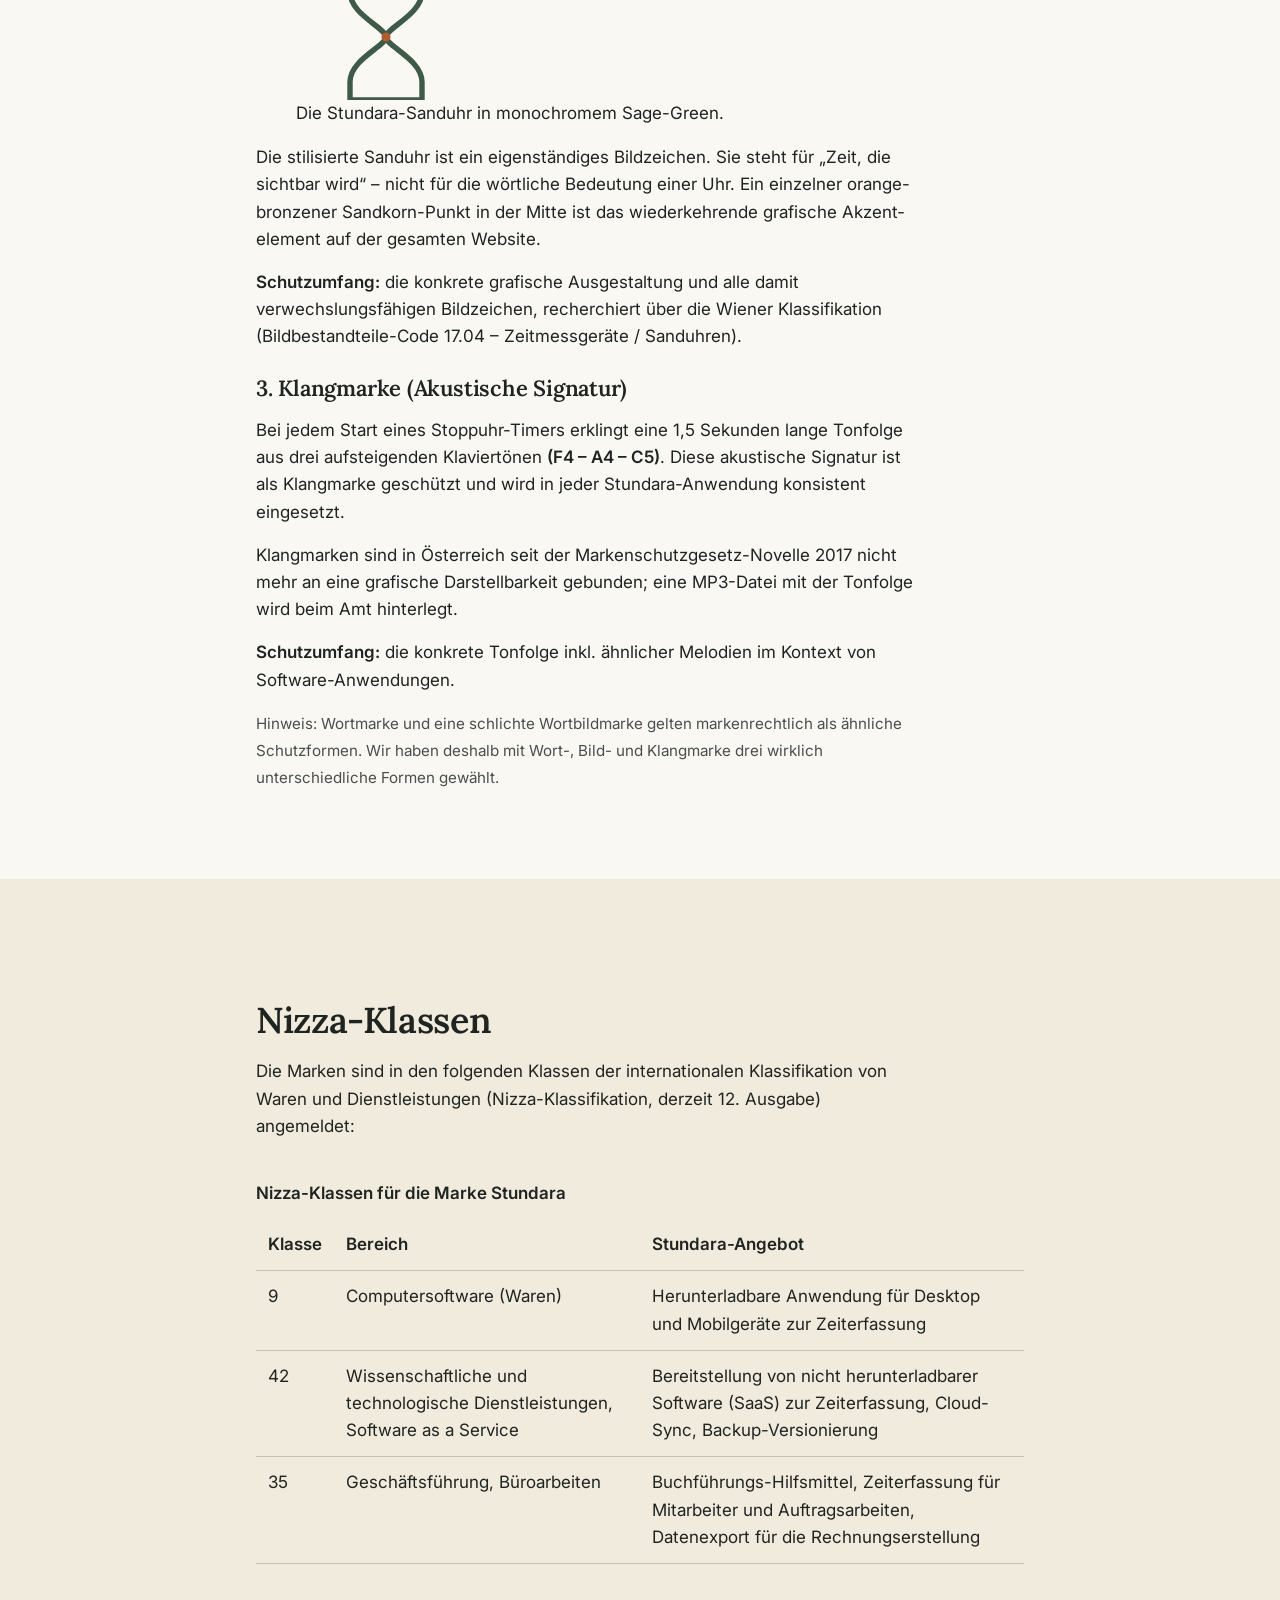
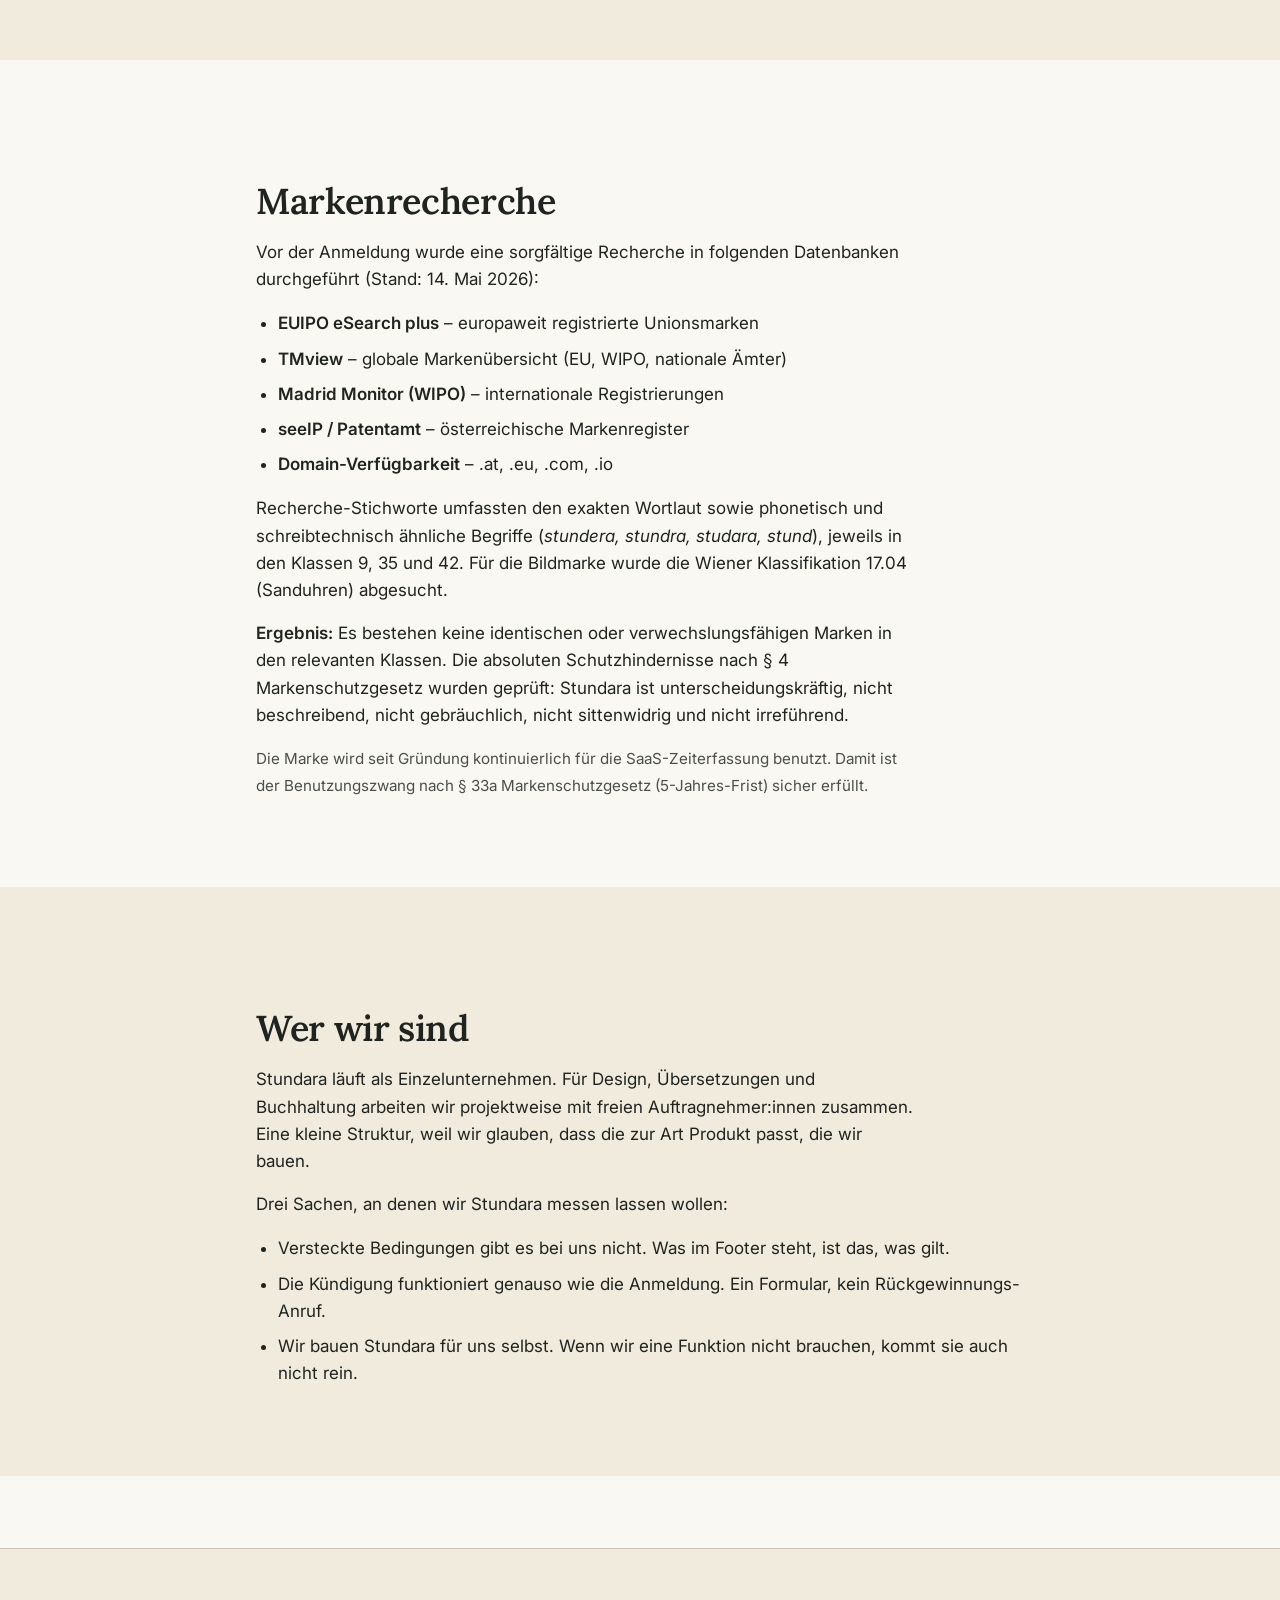
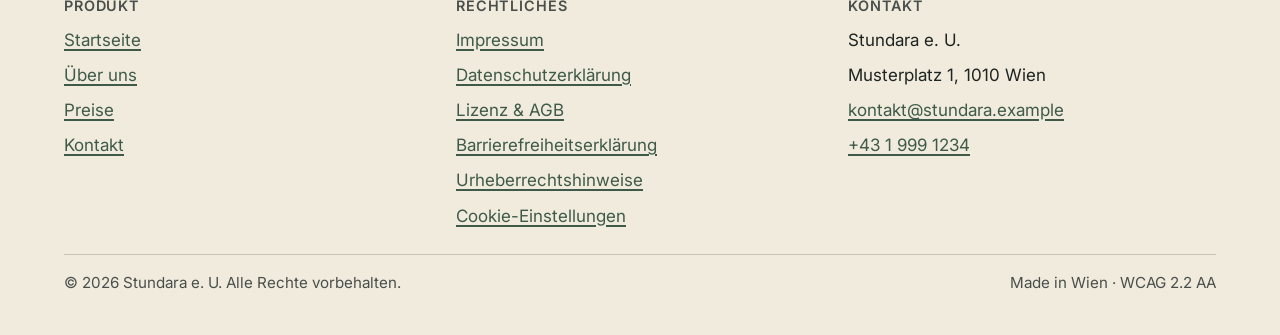
==== commit b6f65fed: "style: humanize marketing copy in index, about, pricing - remove rule-of-three patterns where used f" ====
--- a/about.html
+++ b/about.html
@@ -44,9 +44,10 @@
       <div class="container article">
         <h1>Über Stundara</h1>
         <p class="hero__lede">
-          Stundara wurde 2026 in Wien gegründet, aus einer einfachen Beobachtung: Freelancer:innen
-          verlieren im Schnitt 3 bis 7 Stunden pro Woche durch ungenaue Zeiterfassung. Wir wollten
-          das ändern – ohne weiteres Tool-Chaos.
+          Stundara haben wir 2026 in Wien gegründet, weil uns die Zeiterfassung mit existierenden
+          Tools selbst zu mühsam war. Drei verschiedene Apps, davon zwei mit Team-Features, die
+          wir nie gebraucht haben. Am Monatsende dann das übliche Rätseln, ob die exportierte CSV
+          stimmt. Das wollten wir lösen, ohne ein viertes Tool zu bauen, das wieder alles will.
         </p>
       </div>
     </section>
@@ -214,18 +215,15 @@
       <div class="container article">
         <h2>Wer wir sind</h2>
         <p>
-          Stundara wird als Einzelunternehmen von der Gründerin geführt. Externe Unterstützung
-          (Design, Übersetzungen, Buchhaltung) wird projektbezogen mit freien Auftragnehmer:innen
-          geregelt. Das hält die Strukturen schlank und die Kommunikations­wege kurz.
-        </p>
-        <p>
-          <strong>Werte:</strong>
-        </p>
-        <ul>
-          <li><strong>Klarheit</strong> – nichts versteckt, keine versteckten Bedingungen.</li>
-          <li><strong>Fairness</strong> – Faire Kündigungs­optionen, transparente Preise.</li>
-          <li><strong>Selbständigkeit</strong> – wir sind selbst Solo-Selbständige und bauen die
-            Software, die wir selbst nutzen wollen.</li>
+          Stundara läuft als Einzelunternehmen. Für Design, Übersetzungen und Buchhaltung
+          arbeiten wir projektweise mit freien Auftragnehmer:innen zusammen. Eine kleine Struktur,
+          weil wir glauben, dass die zur Art Produkt passt, die wir bauen.
+        </p>
+        <p>Drei Sachen, an denen wir Stundara messen lassen wollen:</p>
+        <ul>
+          <li>Versteckte Bedingungen gibt es bei uns nicht. Was im Footer steht, ist das, was gilt.</li>
+          <li>Die Kündigung funktioniert genauso wie die Anmeldung. Ein Formular, kein Rückgewinnungs-Anruf.</li>
+          <li>Wir bauen Stundara für uns selbst. Wenn wir eine Funktion nicht brauchen, kommt sie auch nicht rein.</li>
         </ul>
       </div>
     </section>
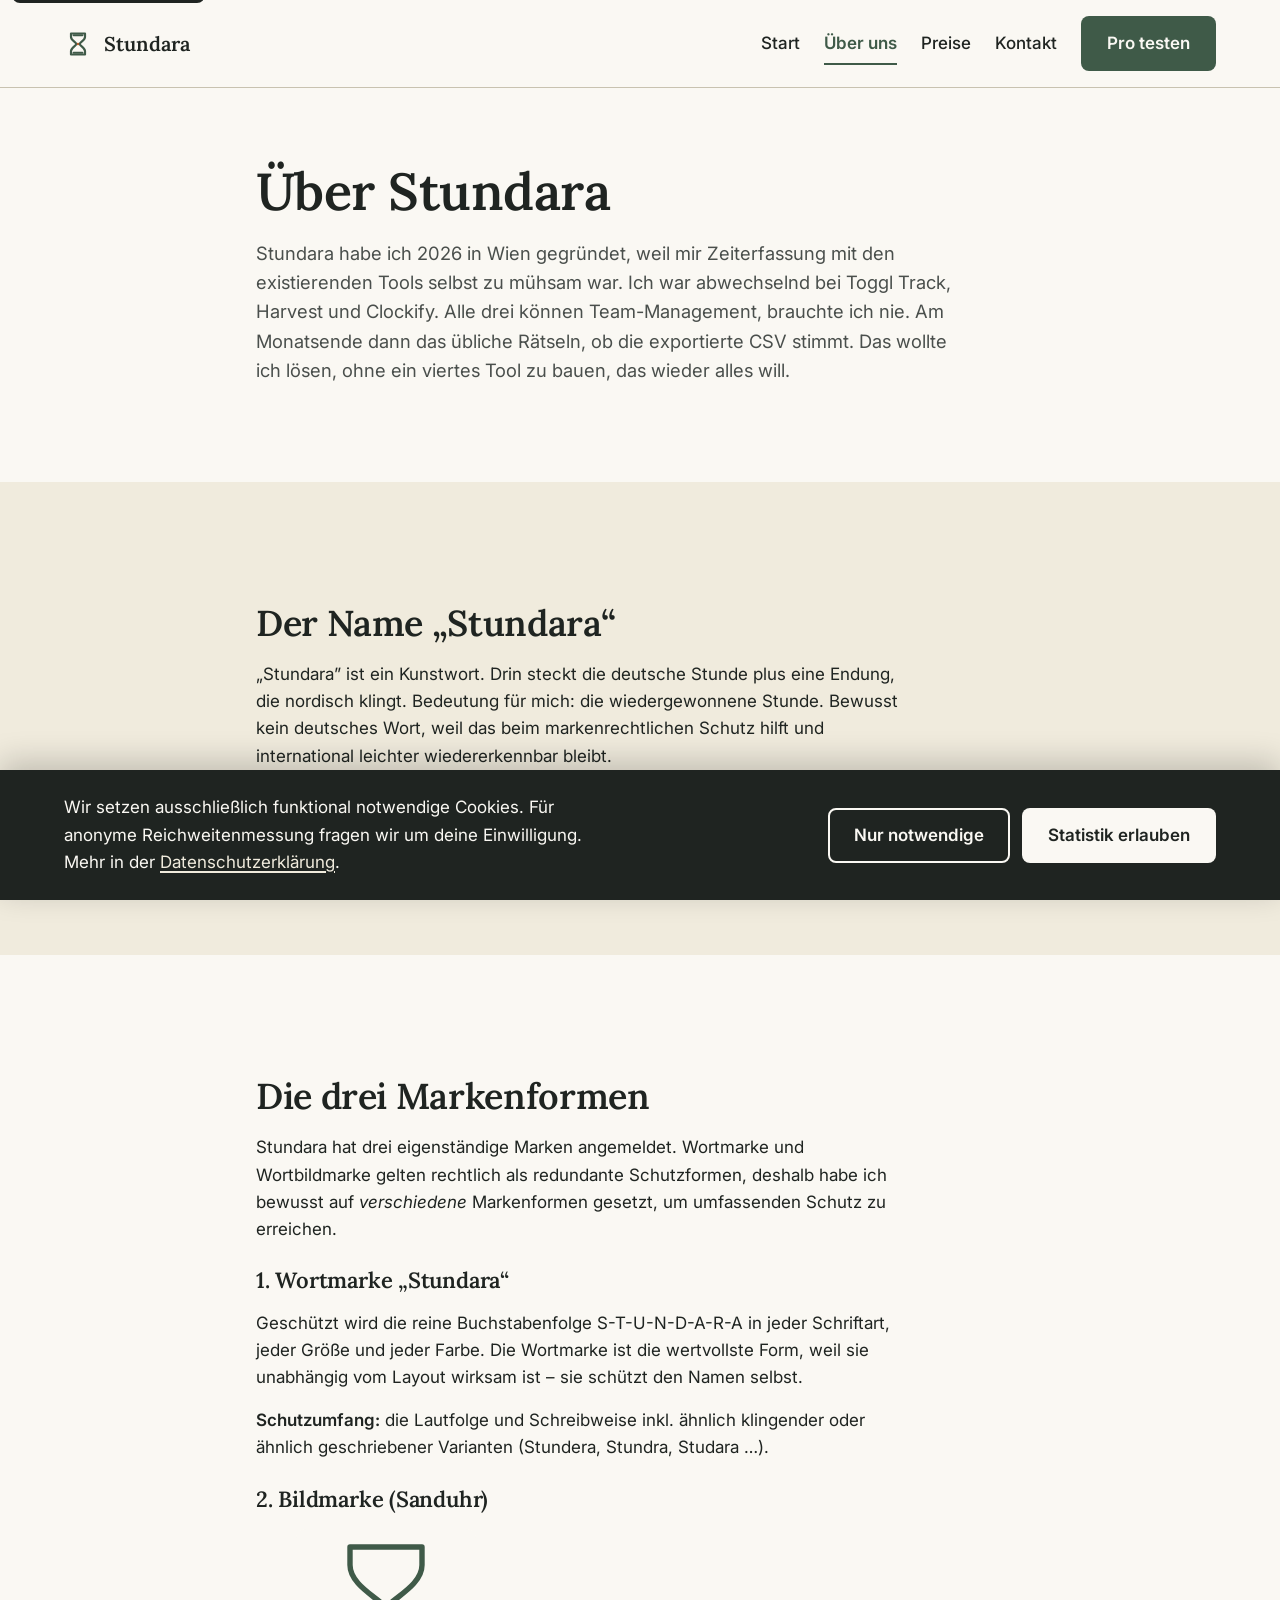
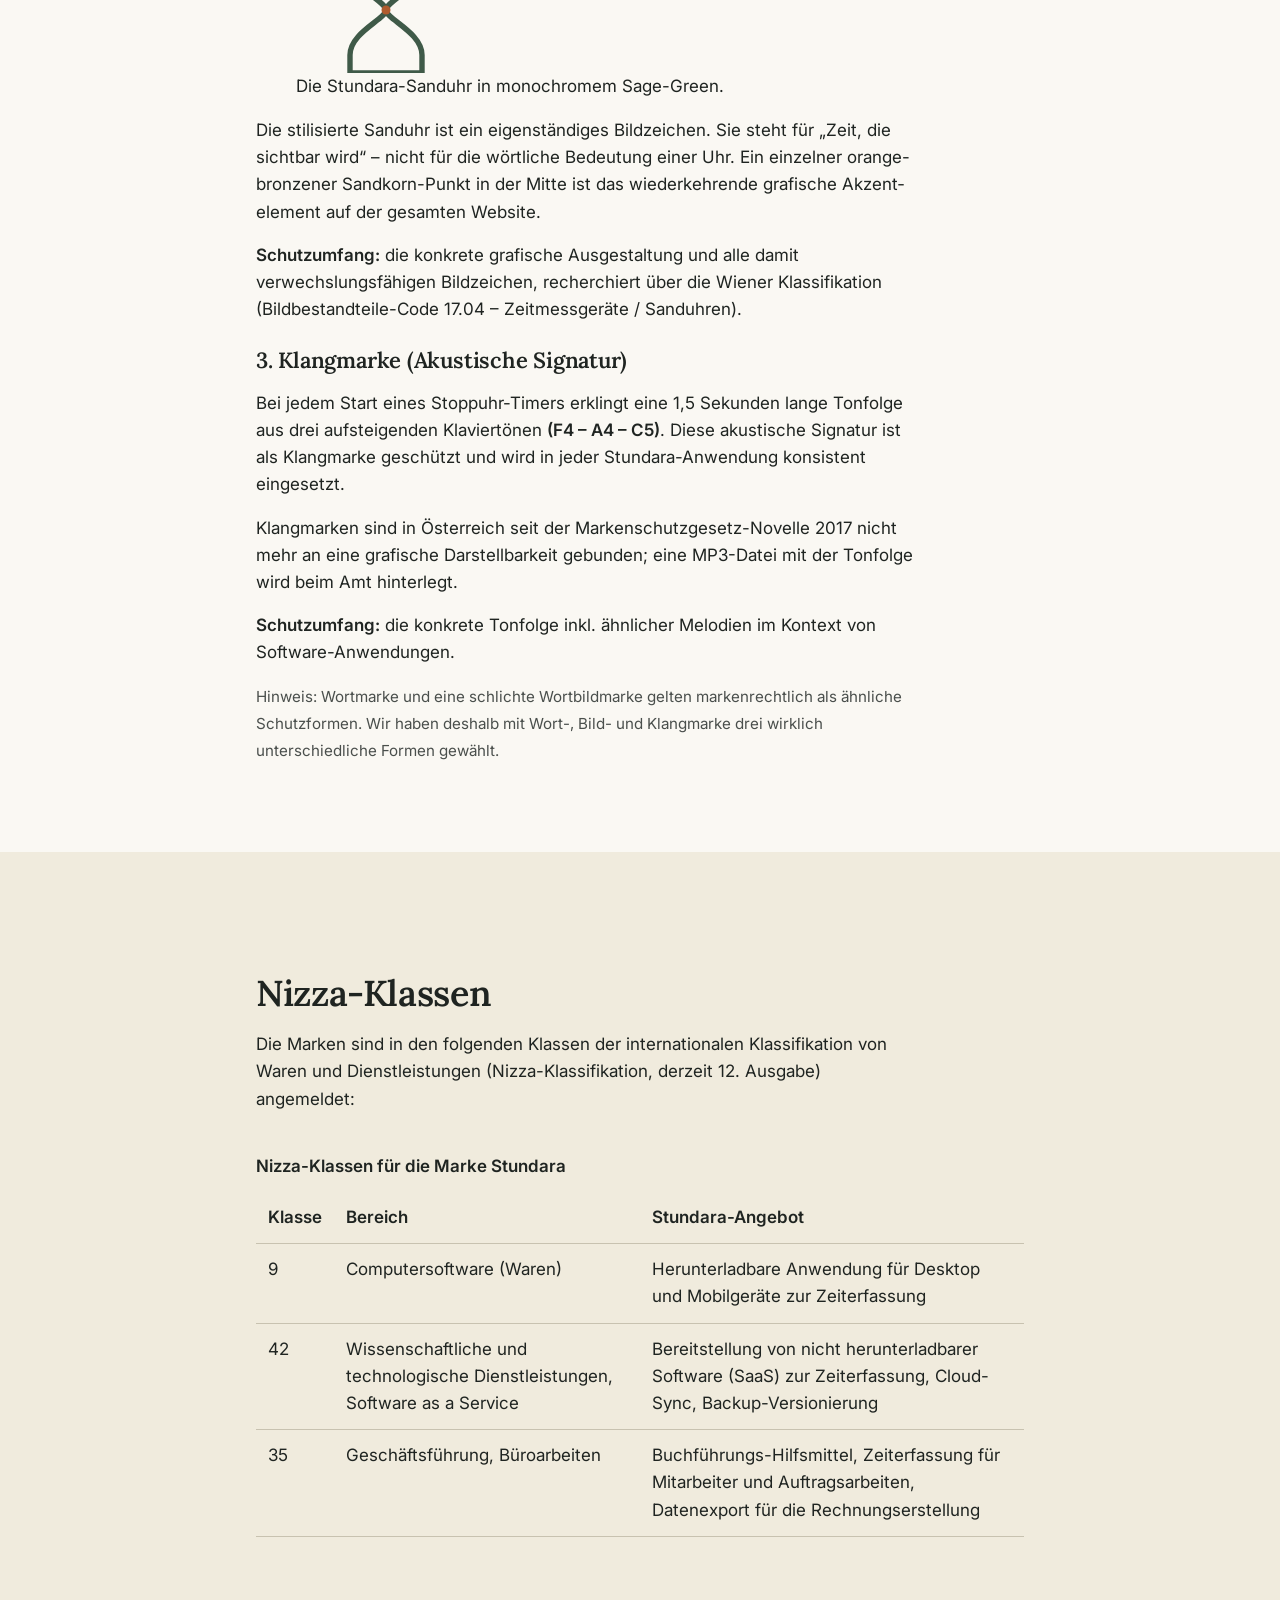
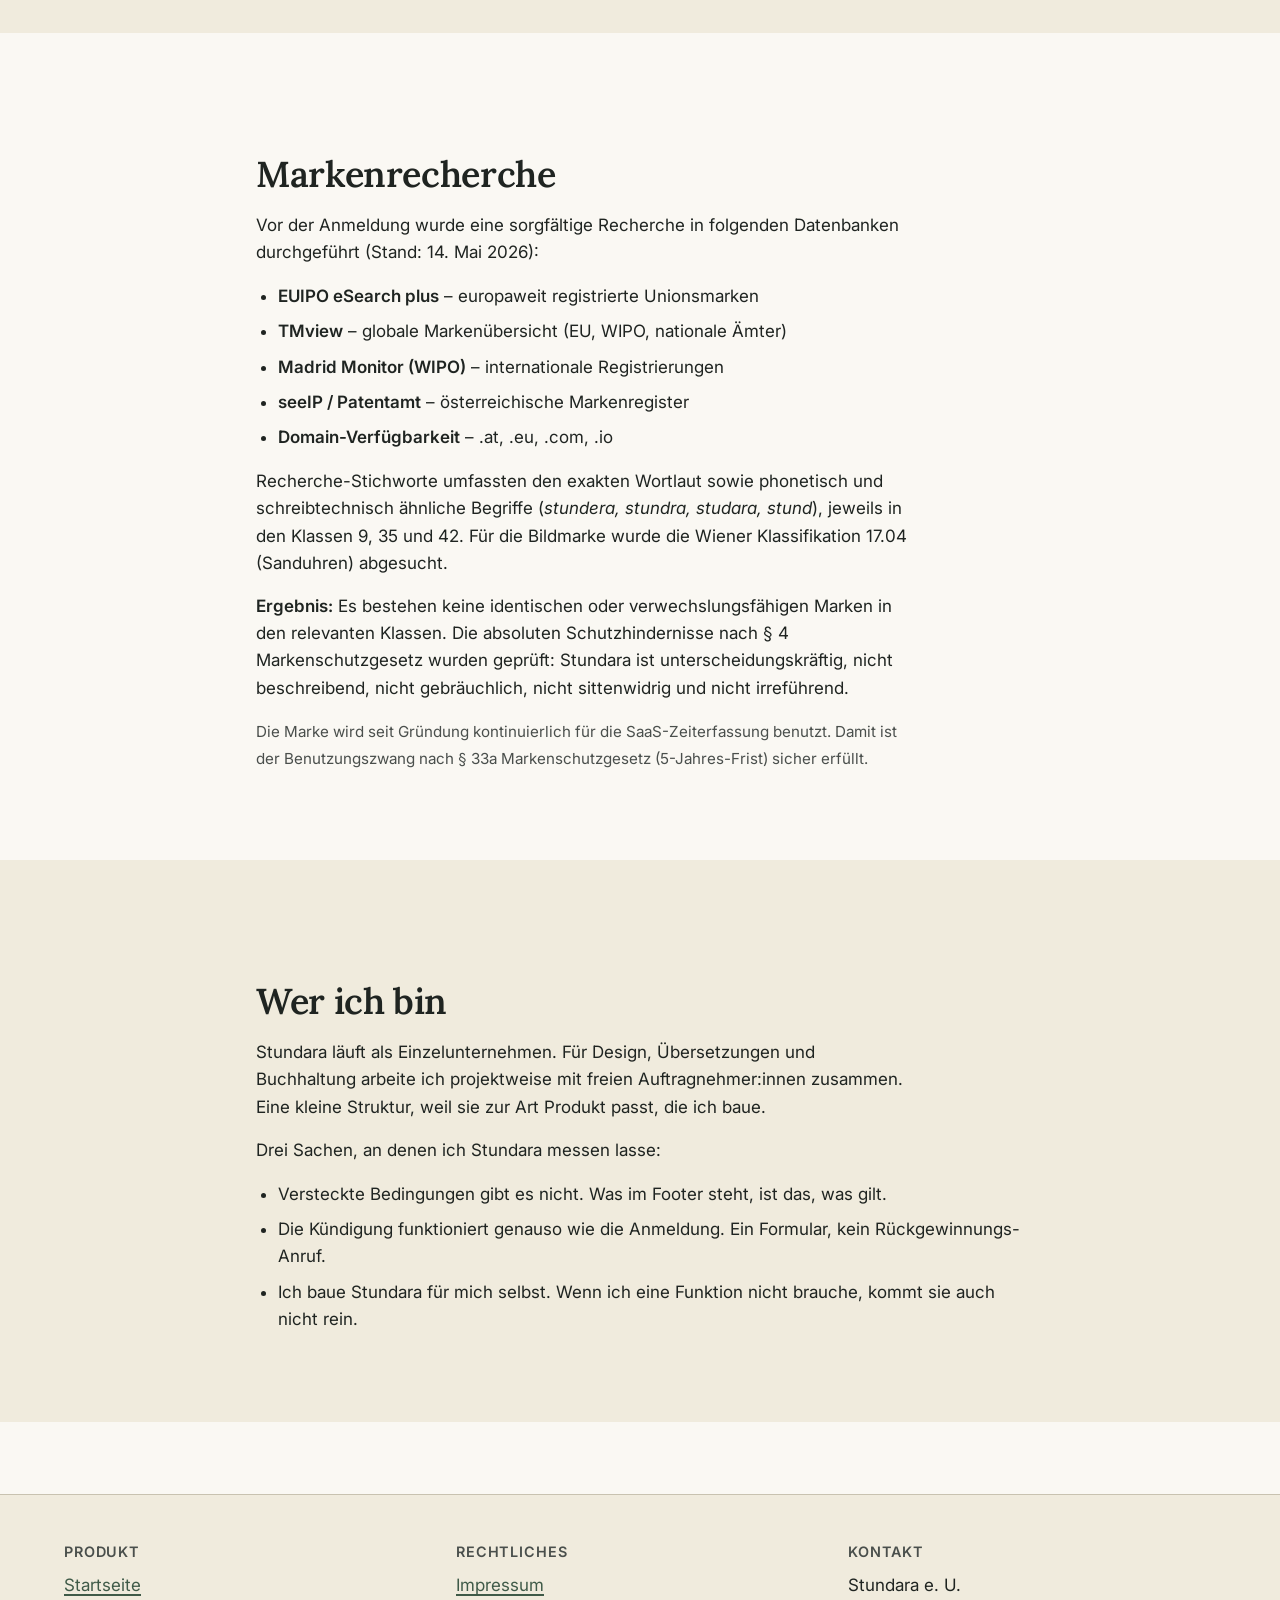
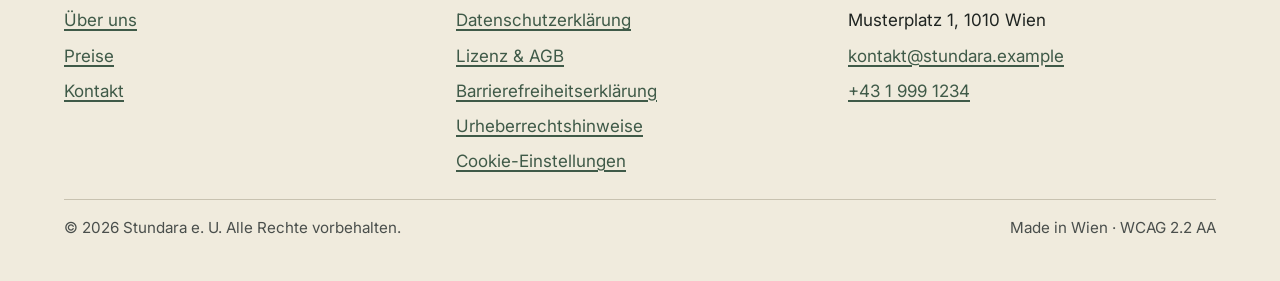
==== commit b26d4f13: "style: switch marketing copy to first-person singular, add concrete tool names - wir/uns -> ich/mir/" ====
--- a/about.html
+++ b/about.html
@@ -44,10 +44,11 @@
       <div class="container article">
         <h1>Über Stundara</h1>
         <p class="hero__lede">
-          Stundara haben wir 2026 in Wien gegründet, weil uns die Zeiterfassung mit existierenden
-          Tools selbst zu mühsam war. Drei verschiedene Apps, davon zwei mit Team-Features, die
-          wir nie gebraucht haben. Am Monatsende dann das übliche Rätseln, ob die exportierte CSV
-          stimmt. Das wollten wir lösen, ohne ein viertes Tool zu bauen, das wieder alles will.
+          Stundara habe ich 2026 in Wien gegründet, weil mir Zeiterfassung mit den
+          existierenden Tools selbst zu mühsam war. Ich war abwechselnd bei Toggl Track,
+          Harvest und Clockify. Alle drei können Team-Management, brauchte ich nie. Am
+          Monatsende dann das übliche Rätseln, ob die exportierte CSV stimmt. Das wollte
+          ich lösen, ohne ein viertes Tool zu bauen, das wieder alles will.
         </p>
       </div>
     </section>
@@ -56,10 +57,10 @@
       <div class="container article">
         <h2>Der Name „Stundara“</h2>
         <p>
-          „Stundara“ ist ein Kunstwort, gebildet aus der deutschen Stunde und einer klangvollen
-          Endung, die an alte germanische und nordische Sprachen erinnert. Es bedeutet bei uns:
-          <strong>die wieder­gewonnene Stunde</strong>. Der Name ist bewusst kein deutsches
-          Vokabel – das hilft beim markenrechtlichen Schutz und macht uns international wieder­erkennbar.
+          „Stundara” ist ein Kunstwort. Drin steckt die deutsche Stunde plus eine Endung, die
+          nordisch klingt. Bedeutung für mich: die wieder­gewonnene Stunde. Bewusst kein
+          deutsches Wort, weil das beim markenrechtlichen Schutz hilft und international
+          leichter wiedererkennbar bleibt.
         </p>
         <p>
           Die Wortschöpfung ist <em>frei von beschreibendem Charakter</em>: Sie weist auf den
@@ -71,10 +72,10 @@
 
     <section class="section">
       <div class="container article">
-        <h2>Unsere drei Markenformen</h2>
-        <p>
-          Stundara hat drei eigenständige Marken angemeldet. Wortmarke und Wortbildmarke werden
-          rechtlich als redundante Schutzformen behandelt, daher haben wir bewusst auf
+        <h2>Die drei Markenformen</h2>
+        <p>
+          Stundara hat drei eigenständige Marken angemeldet. Wortmarke und Wortbildmarke
+          gelten rechtlich als redundante Schutzformen, deshalb habe ich bewusst auf
           <em>verschiedene</em> Markenformen gesetzt, um umfassenden Schutz zu erreichen.
         </p>
 
@@ -213,17 +214,17 @@
 
     <section class="section" style="background: var(--c-bg-alt);">
       <div class="container article">
-        <h2>Wer wir sind</h2>
+        <h2>Wer ich bin</h2>
         <p>
           Stundara läuft als Einzelunternehmen. Für Design, Übersetzungen und Buchhaltung
-          arbeiten wir projektweise mit freien Auftragnehmer:innen zusammen. Eine kleine Struktur,
-          weil wir glauben, dass die zur Art Produkt passt, die wir bauen.
-        </p>
-        <p>Drei Sachen, an denen wir Stundara messen lassen wollen:</p>
-        <ul>
-          <li>Versteckte Bedingungen gibt es bei uns nicht. Was im Footer steht, ist das, was gilt.</li>
+          arbeite ich projektweise mit freien Auftragnehmer:innen zusammen. Eine kleine
+          Struktur, weil sie zur Art Produkt passt, die ich baue.
+        </p>
+        <p>Drei Sachen, an denen ich Stundara messen lasse:</p>
+        <ul>
+          <li>Versteckte Bedingungen gibt es nicht. Was im Footer steht, ist das, was gilt.</li>
           <li>Die Kündigung funktioniert genauso wie die Anmeldung. Ein Formular, kein Rückgewinnungs-Anruf.</li>
-          <li>Wir bauen Stundara für uns selbst. Wenn wir eine Funktion nicht brauchen, kommt sie auch nicht rein.</li>
+          <li>Ich baue Stundara für mich selbst. Wenn ich eine Funktion nicht brauche, kommt sie auch nicht rein.</li>
         </ul>
       </div>
     </section>
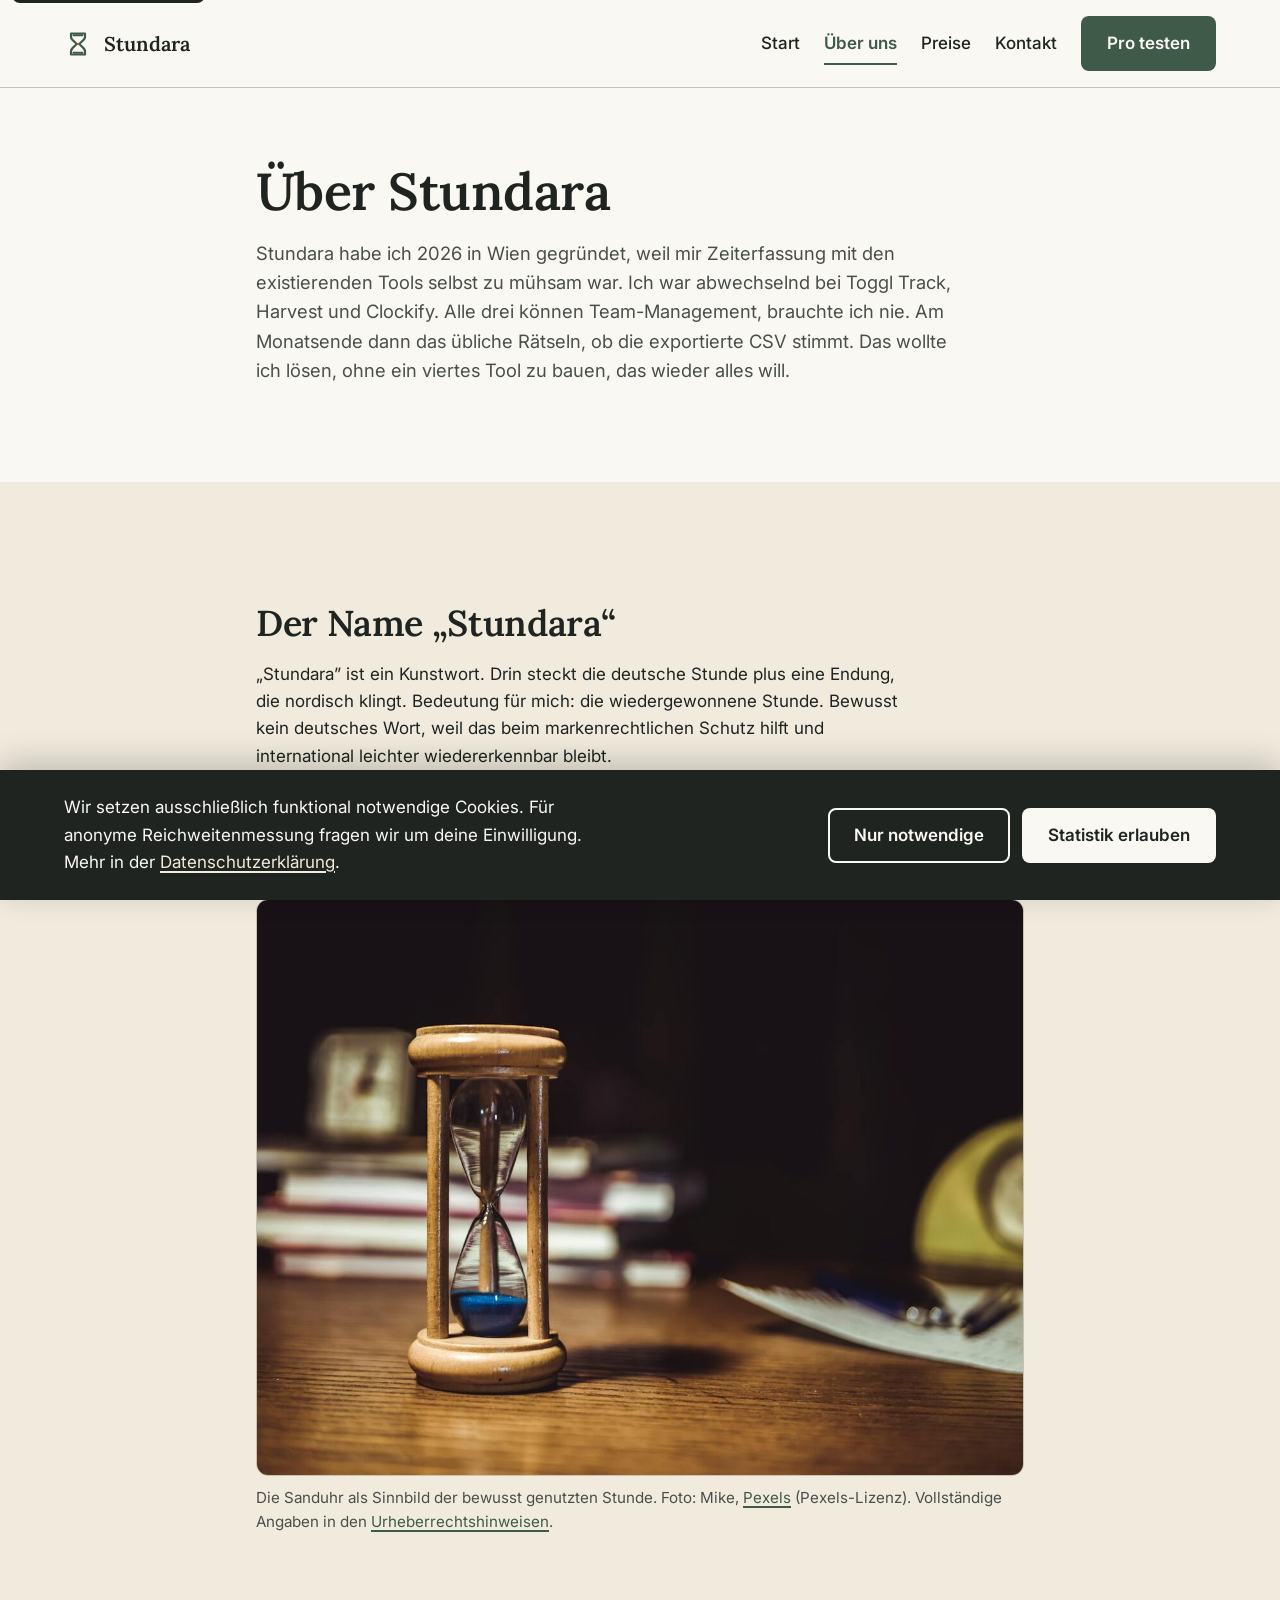
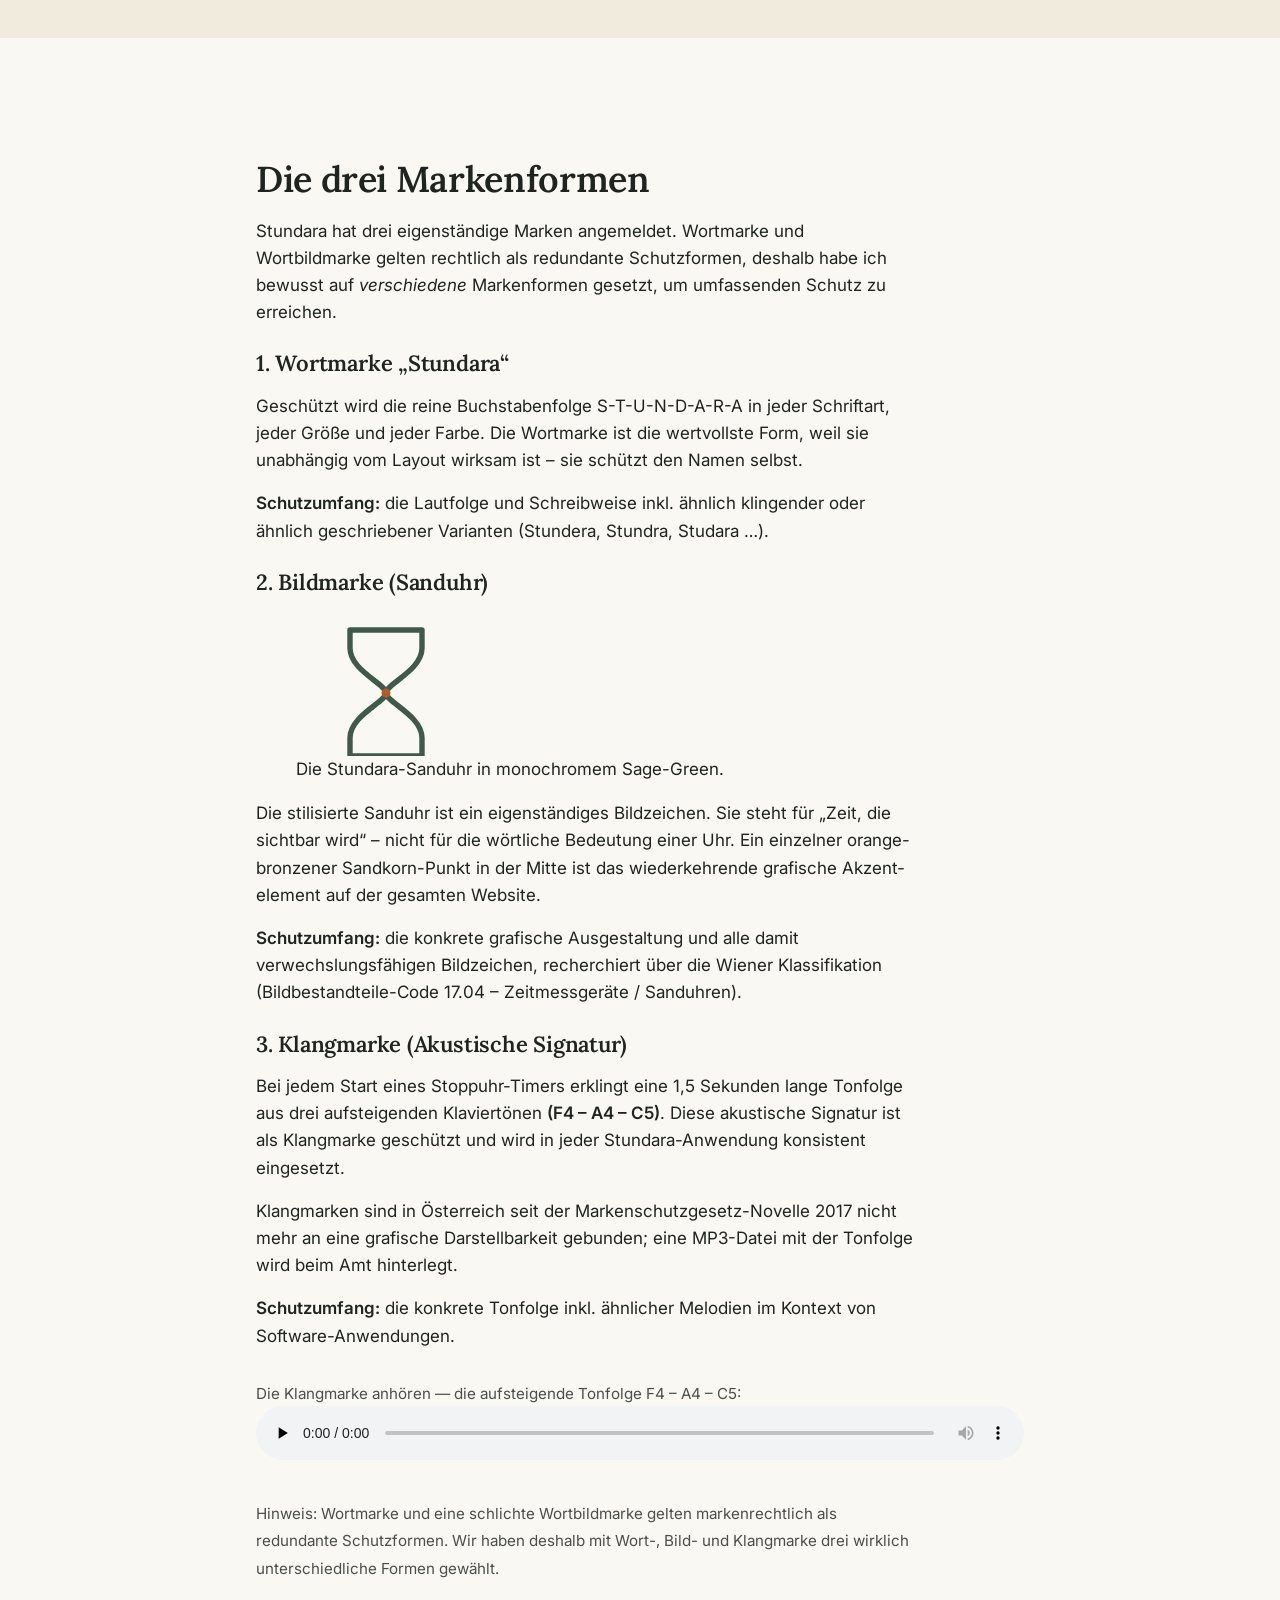
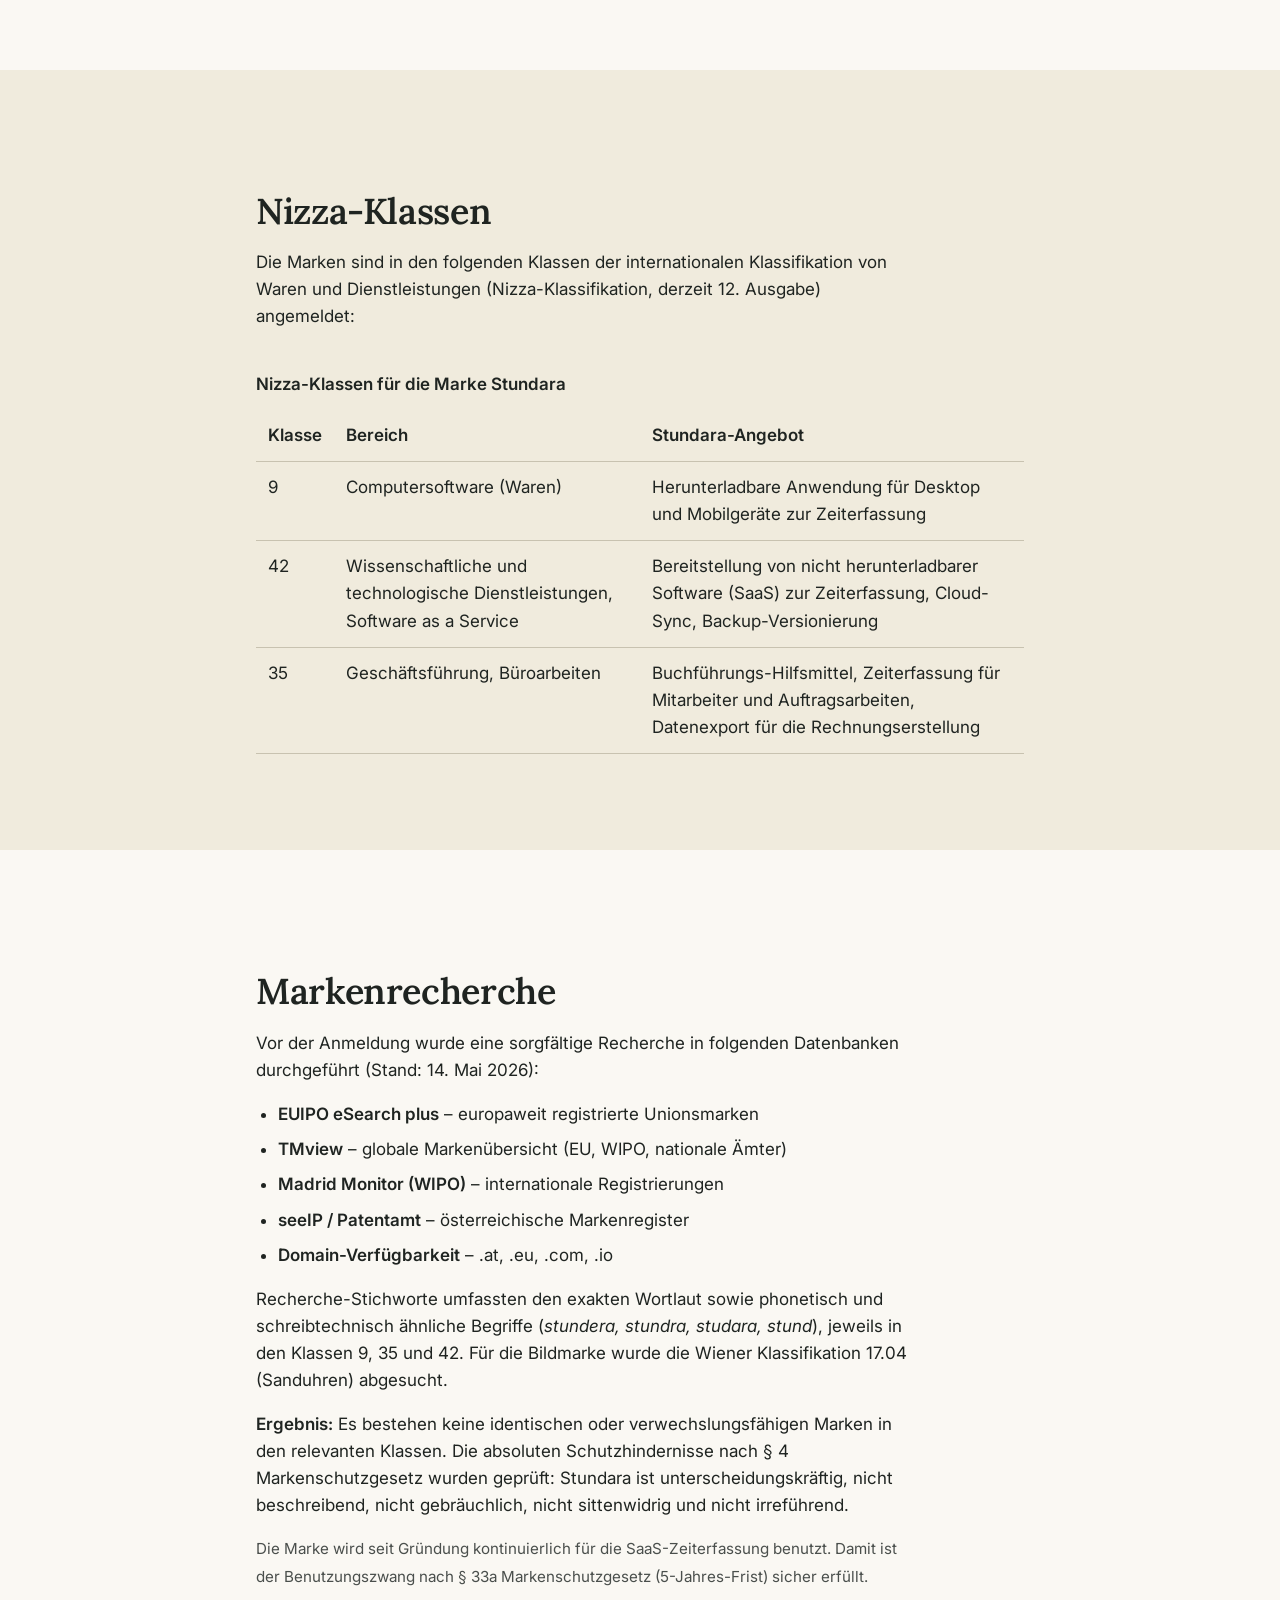
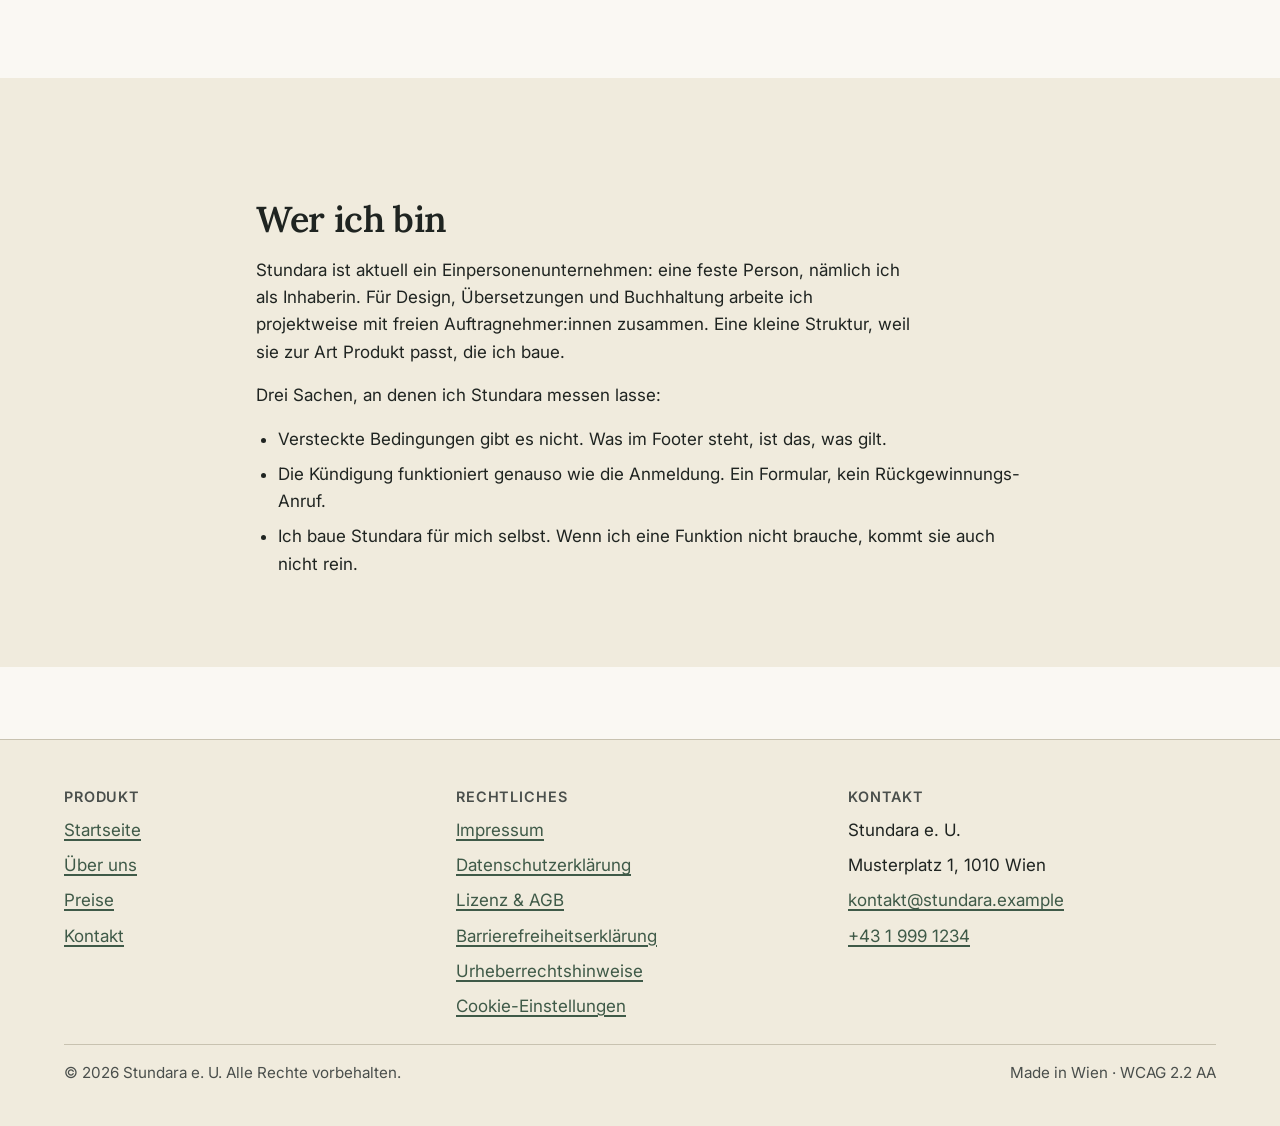
==== commit a1035616: "feat: Medienvielfalt (Foto/Audio/Video) ergaenzt, Maengel Aufgaben 0-5 behoben Aufgabe 2 - Urheberre" ====
--- a/about.html
+++ b/about.html
@@ -9,6 +9,7 @@
   <link rel="preconnect" href="https://fonts.gstatic.com" crossorigin>
   <link rel="stylesheet" href="https://fonts.googleapis.com/css2?family=Inter:wght@400;500;600;700&family=Lora:ital,wght@0,500;0,600;1,400&display=swap">
   <link rel="stylesheet" href="assets/css/base.css">
+  <link rel="icon" type="image/svg+xml" href="assets/img/favicon.svg">
 </head>
 <body>
   <a class="skip-link" href="#main">Zum Inhalt springen</a>
@@ -67,6 +68,16 @@
           Anwendungsbereich „Zeit“ hin, beschreibt aber kein konkretes Produktmerkmal und ist damit
           unterscheidungs­kräftig im Sinne des § 4 Markenschutzgesetz.
         </p>
+        <figure class="media-figure">
+          <img src="assets/img/sanduhr.jpg" width="1199" height="900"
+               alt="Eine hölzerne Sanduhr mit blauem Sand auf einer Holzfläche; im unscharfen Hintergrund Bücher und eine Uhr.">
+          <figcaption>
+            Die Sanduhr als Sinnbild der bewusst genutzten Stunde.
+            Foto: Mike, <a href="https://www.pexels.com/photo/hourglass-on-brown-wooden-frame-1178684/" rel="external">Pexels</a>
+            (Pexels-Lizenz). Vollständige Angaben in den
+            <a href="credits.html">Urheberrechtshinweisen</a>.
+          </figcaption>
+        </figure>
       </div>
     </section>
 
@@ -127,12 +138,20 @@
           </p>
           <p><strong>Schutzumfang:</strong> die konkrete Tonfolge inkl. ähnlicher Melodien im
             Kontext von Software-Anwendungen.</p>
+          <figure class="media-figure">
+            <figcaption>Die Klangmarke anhören — die aufsteigende Tonfolge F4&nbsp;–&nbsp;A4&nbsp;–&nbsp;C5:</figcaption>
+            <audio controls preload="none" aria-label="Stundara-Klangmarke abspielen">
+              <source src="assets/audio/stundara-klangmarke.mp3" type="audio/mpeg">
+              <p>Ihr Browser kann die Audiodatei nicht abspielen.
+                <a href="assets/audio/stundara-klangmarke.mp3">Klangmarke als MP3 herunterladen</a>.</p>
+            </audio>
+          </figure>
         </article>
 
         <p>
           <small>
             Hinweis: Wortmarke und eine schlichte Wortbildmarke gelten markenrechtlich als
-            ähnliche Schutzformen. Wir haben deshalb mit Wort-, Bild- und Klangmarke drei
+            redundante Schutzformen. Wir haben deshalb mit Wort-, Bild- und Klangmarke drei
             wirklich unterschiedliche Formen gewählt.
           </small>
         </p>
@@ -146,7 +165,7 @@
           Die Marken sind in den folgenden Klassen der internationalen Klassifikation
           von Waren und Dienstleistungen (Nizza-Klassifikation, derzeit 12. Ausgabe) angemeldet:
         </p>
-        <div class="table-wrap">
+        <div class="table-wrap" tabindex="0" role="region" aria-label="Nizza-Klassen für die Marke Stundara">
           <table class="data">
             <caption>Nizza-Klassen für die Marke Stundara</caption>
             <thead>
@@ -216,9 +235,10 @@
       <div class="container article">
         <h2>Wer ich bin</h2>
         <p>
-          Stundara läuft als Einzelunternehmen. Für Design, Übersetzungen und Buchhaltung
-          arbeite ich projektweise mit freien Auftragnehmer:innen zusammen. Eine kleine
-          Struktur, weil sie zur Art Produkt passt, die ich baue.
+          Stundara ist aktuell ein Einpersonenunternehmen: eine feste Person, nämlich ich
+          als Inhaberin. Für Design, Übersetzungen und Buchhaltung arbeite ich projektweise
+          mit freien Auftragnehmer:innen zusammen. Eine kleine Struktur, weil sie zur Art
+          Produkt passt, die ich baue.
         </p>
         <p>Drei Sachen, an denen ich Stundara messen lasse:</p>
         <ul>
@@ -269,7 +289,7 @@
     </div>
   </footer>
 
-  <aside class="cookie-banner" id="cookie-banner" role="dialog" aria-labelledby="cookie-banner-title" aria-describedby="cookie-banner-desc" tabindex="-1" hidden>
+  <aside class="cookie-banner" id="cookie-banner" role="region" aria-labelledby="cookie-banner-title" aria-describedby="cookie-banner-desc" tabindex="-1" hidden>
     <div class="container cookie-banner__grid">
       <div>
         <h2 id="cookie-banner-title" class="visually-hidden">Cookie-Einstellungen</h2>
--- a/assets/css/base.css
+++ b/assets/css/base.css
@@ -19,6 +19,7 @@
   --c-accent-h:     #8E481F;
   --c-focus:        #2F4536; /* deutlicher Fokus-Ring */
   --c-border:       #C8C2B0;
+  --c-border-input: #6F6A5B; /* Formularfeld-Rahmen — Kontrast ~5.4:1 zu Weiß (WCAG 2.2 SC 1.4.11) */
   --c-error:        #8C2020; /* AA-konform auf hellem BG */
   --c-success:      #2F5A2F;
 
@@ -314,7 +315,7 @@
 .form-field select {
   padding: var(--sp-3);
   font: inherit;
-  border: 2px solid var(--c-border);
+  border: 2px solid var(--c-border-input);
   border-radius: var(--radius-md);
   background: var(--c-surface);
   color: var(--c-text);
@@ -486,6 +487,24 @@
   max-width: 48rem;
   margin-inline: auto;
 }
+
+/* ----- 21. Eingebettete Medien (Foto, Audio, Video) ----- */
+.media-figure {
+  margin: 2rem 0;
+}
+.media-figure img,
+.media-figure video {
+  border-radius: 12px;
+  border: 1px solid var(--c-border);
+}
+.media-figure audio {
+  width: 100%;
+}
+.media-figure figcaption {
+  margin-top: 0.6rem;
+  font-size: 0.95rem;
+  color: var(--c-text-muted);
+}
 .article h2 { margin-top: var(--sp-7); }
 .article h3 { margin-top: var(--sp-5); }
 .article ul, .article ol { padding-left: 1.4rem; }
